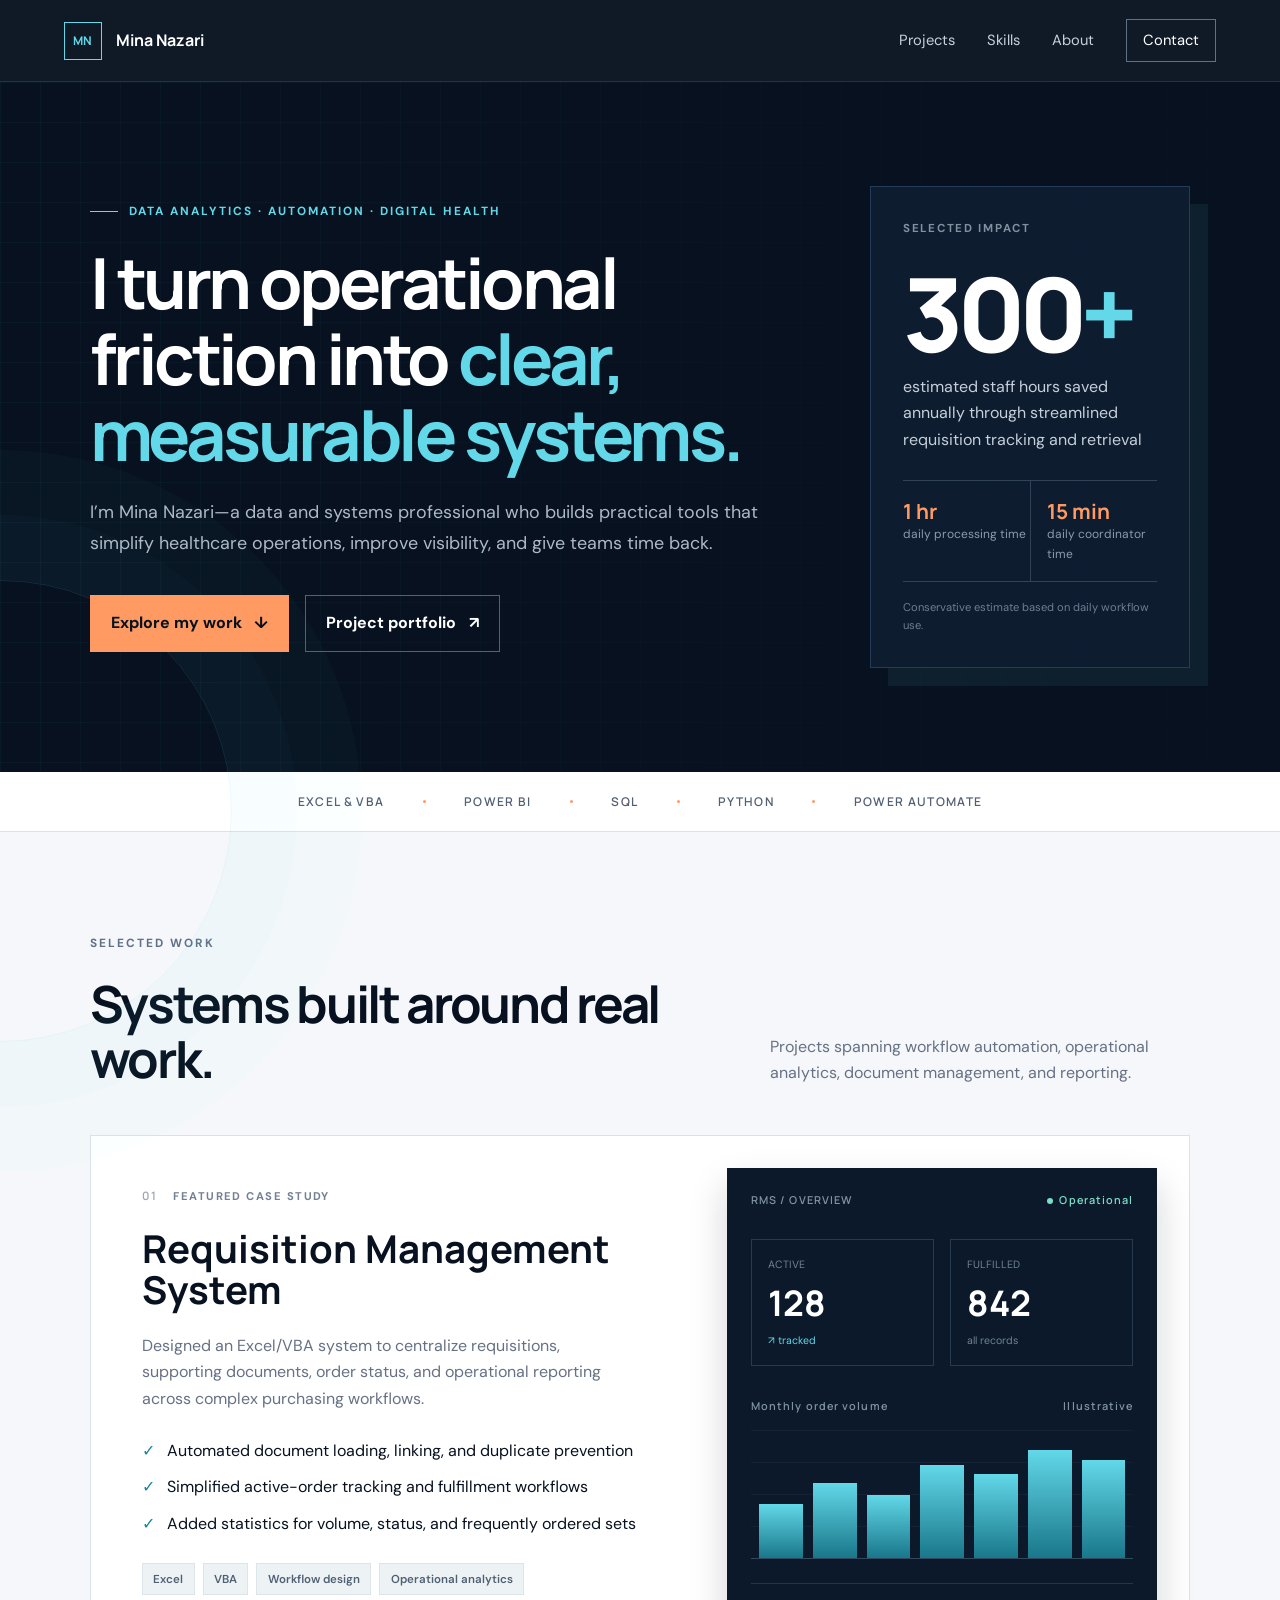
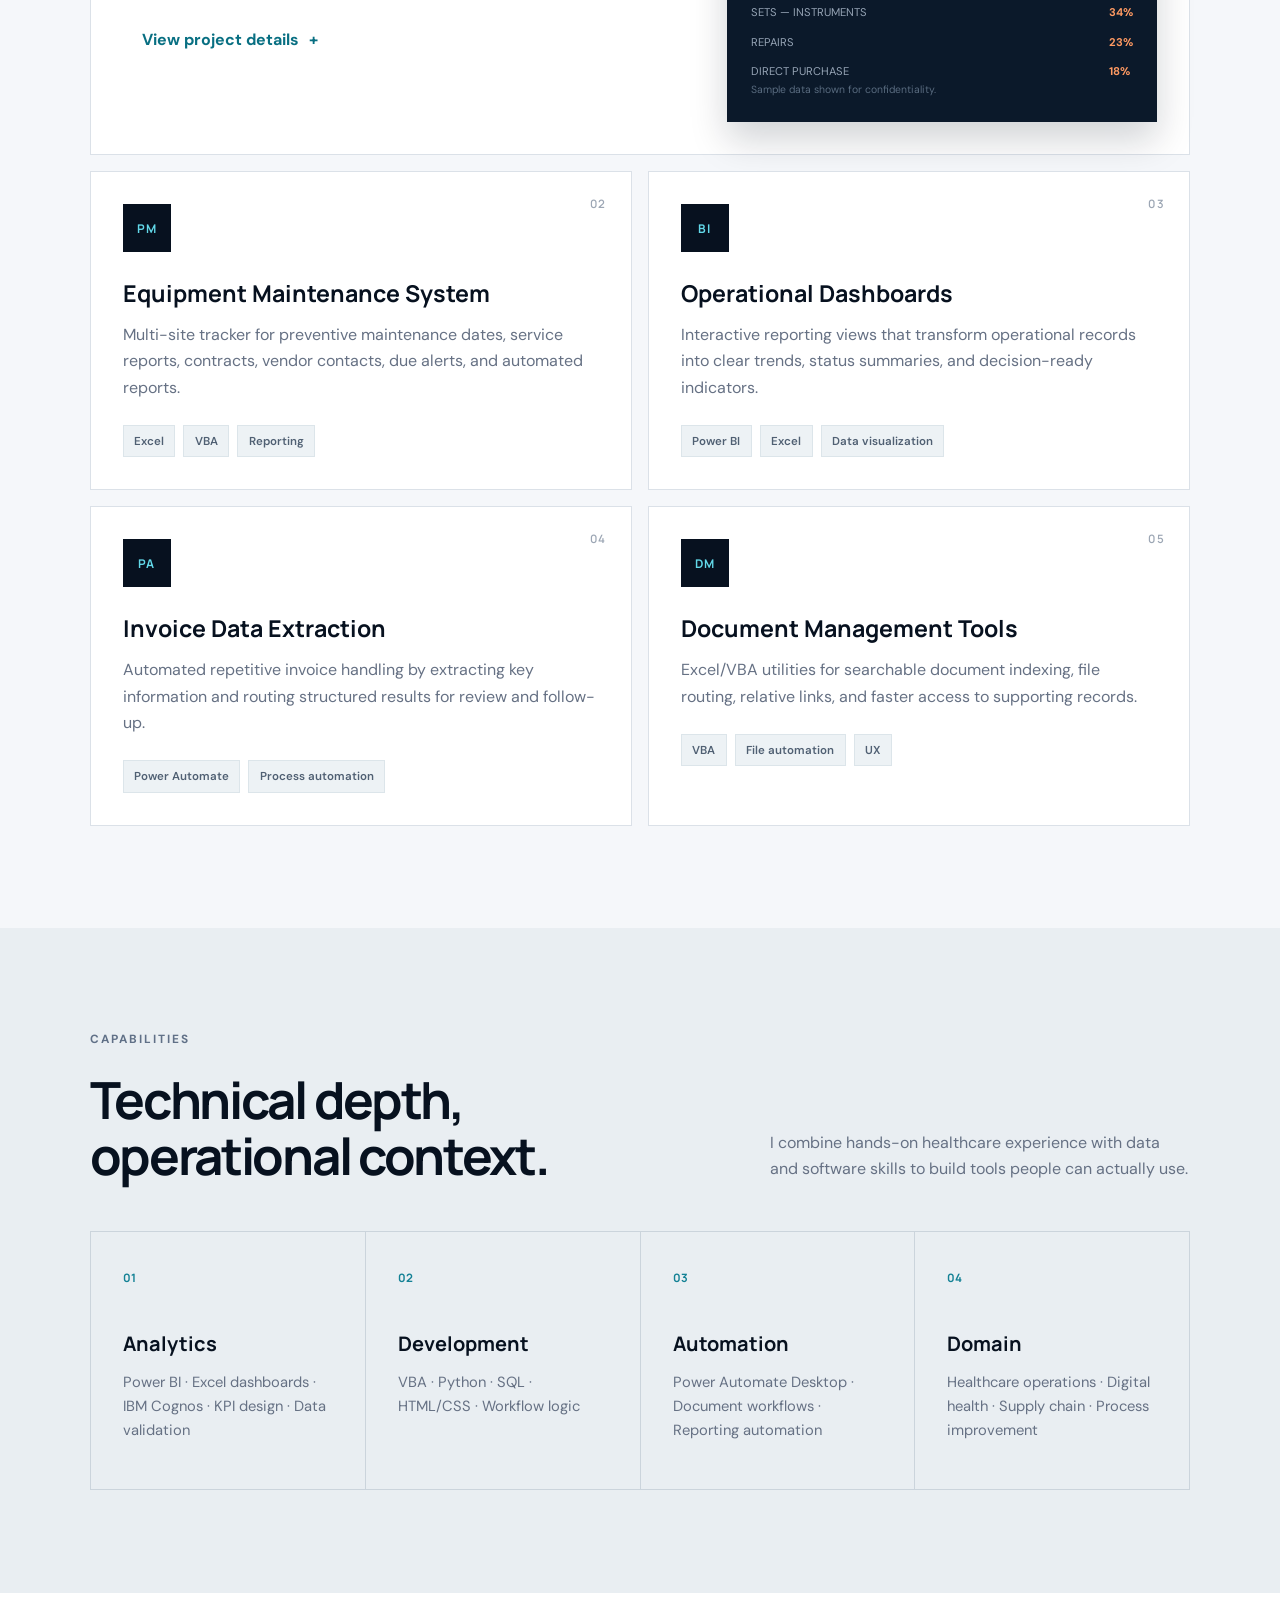
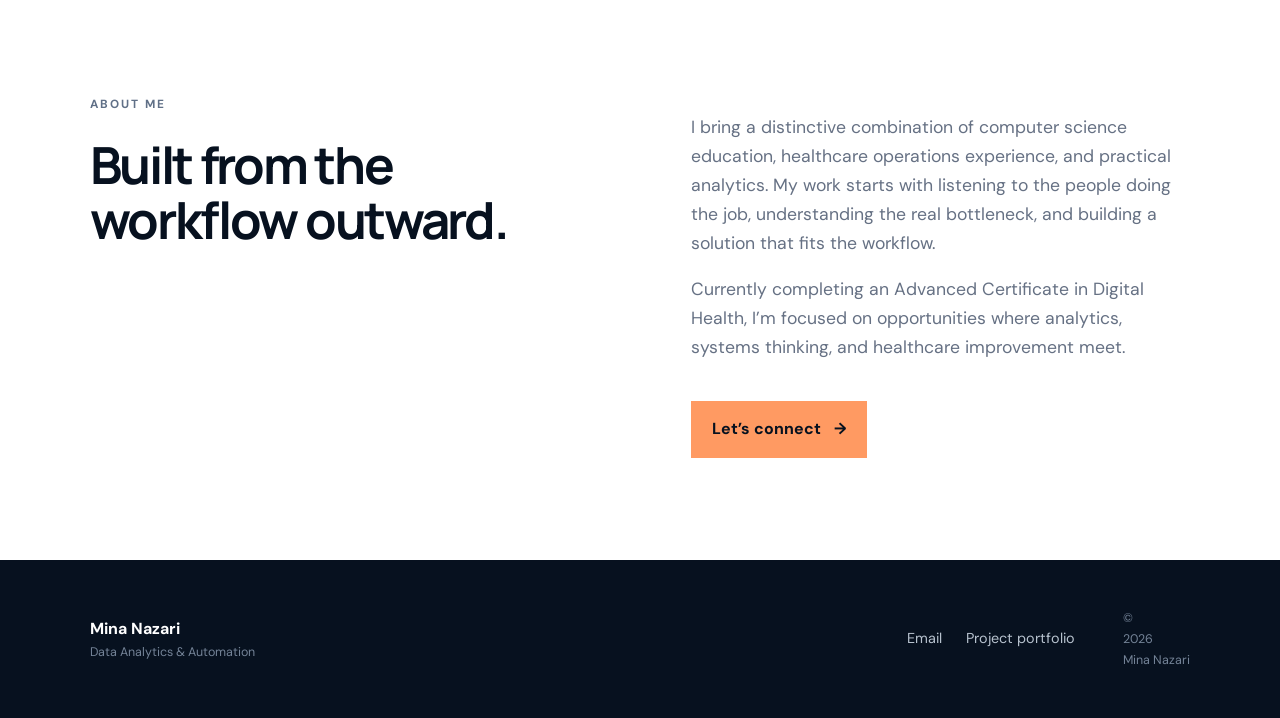
==== index.html @ 82442965 "Add files via upload" ====
<!doctype html>
<html lang="en">
<head>
  <meta charset="utf-8">
  <meta name="viewport" content="width=device-width, initial-scale=1">
  <meta name="description" content="Mina Nazari's data analytics, workflow automation, and digital health portfolio.">
  <meta name="theme-color" content="#07111f">
  <title>Mina Nazari | Data Analytics & Automation</title>
  <link rel="preconnect" href="https://fonts.googleapis.com">
  <link rel="preconnect" href="https://fonts.gstatic.com" crossorigin>
  <link href="https://fonts.googleapis.com/css2?family=DM+Sans:wght@400;500;600;700&family=Manrope:wght@500;600;700;800&display=swap" rel="stylesheet">
  <link rel="stylesheet" href="styles.css">
</head>
<body>
  <a class="skip-link" href="#main">Skip to content</a>
  <header class="site-header">
    <a class="brand" href="#top" aria-label="Mina Nazari, home">
      <span class="brand-mark">MN</span>
      <span>Mina Nazari</span>
    </a>
    <button class="menu-button" aria-expanded="false" aria-controls="primary-nav">Menu</button>
    <nav id="primary-nav" aria-label="Primary navigation">
      <a href="#work">Projects</a>
      <a href="#skills">Skills</a>
      <a href="#about">About</a>
      <a class="nav-cta" href="mailto:minanazari@gmail.com">Contact</a>
    </nav>
  </header>

  <main id="main">
    <section class="hero" id="top">
      <div class="hero-copy">
        <p class="eyebrow"><span></span> Data analytics · Automation · Digital health</p>
        <h1>I turn operational friction into <em>clear, measurable systems.</em></h1>
        <p class="intro">I’m Mina Nazari—a data and systems professional who builds practical tools that simplify healthcare operations, improve visibility, and give teams time back.</p>
        <div class="hero-actions">
          <a class="button primary" href="#work">Explore my work <span aria-hidden="true">↓</span></a>
          <a class="button secondary" href="https://minanazari.my.canva.site/minanazari" target="_blank" rel="noreferrer">Project portfolio <span aria-hidden="true">↗</span></a>
        </div>
      </div>
      <aside class="impact-panel" aria-label="Selected impact">
        <div class="panel-label">Selected impact</div>
        <div class="impact-number">300<span>+</span></div>
        <p>estimated staff hours saved annually through streamlined requisition tracking and retrieval</p>
        <div class="impact-breakdown">
          <div><strong>1 hr</strong><span>daily processing time</span></div>
          <div><strong>15 min</strong><span>daily coordinator time</span></div>
        </div>
        <small>Conservative estimate based on daily workflow use.</small>
      </aside>
    </section>

    <section class="signal-bar" aria-label="Areas of expertise">
      <span>Excel & VBA</span><i></i><span>Power BI</span><i></i><span>SQL</span><i></i><span>Python</span><i></i><span>Power Automate</span>
    </section>

    <section class="section projects" id="work">
      <div class="section-heading">
        <div><p class="eyebrow">Selected work</p><h2>Systems built around real work.</h2></div>
        <p>Projects spanning workflow automation, operational analytics, document management, and reporting.</p>
      </div>

      <article class="featured-card">
        <div class="project-content">
          <div class="project-meta"><span class="project-number">01</span><span>Featured case study</span></div>
          <h3>Requisition Management System</h3>
          <p>Designed an Excel/VBA system to centralize requisitions, supporting documents, order status, and operational reporting across complex purchasing workflows.</p>
          <ul class="outcomes">
            <li><span>✓</span> Automated document loading, linking, and duplicate prevention</li>
            <li><span>✓</span> Simplified active-order tracking and fulfillment workflows</li>
            <li><span>✓</span> Added statistics for volume, status, and frequently ordered sets</li>
          </ul>
          <div class="tags"><span>Excel</span><span>VBA</span><span>Workflow design</span><span>Operational analytics</span></div>
          <button class="text-button" data-details="rms-details" aria-expanded="false">View project details <span aria-hidden="true">+</span></button>
          <div class="project-details" id="rms-details" hidden>
            <p><strong>Challenge:</strong> Paper-heavy records and separate folders made retrieval, follow-up, and status visibility time-consuming.</p>
            <p><strong>Approach:</strong> Mapped the end-to-end workflow, standardized data entry, and built automated controls around document handling and order completion.</p>
            <p><strong>Outcome:</strong> Estimated to save more than 300 staff hours annually, while reducing printing, stapling, filing, and physical storage needs.</p>
          </div>
        </div>
        <div class="dashboard-art" aria-label="Stylized operational dashboard preview">
          <div class="dash-top"><span>RMS / OVERVIEW</span><span class="live-dot">Operational</span></div>
          <div class="dash-metrics">
            <div><small>ACTIVE</small><strong>128</strong><span class="trend">↗ tracked</span></div>
            <div><small>FULFILLED</small><strong>842</strong><span>all records</span></div>
          </div>
          <div class="chart-label"><span>Monthly order volume</span><span>Illustrative</span></div>
          <div class="bars" aria-hidden="true"><b style="height:42%"></b><b style="height:58%"></b><b style="height:49%"></b><b style="height:72%"></b><b style="height:65%"></b><b style="height:84%"></b><b style="height:76%"></b></div>
          <div class="dash-list"><span>SETS — INSTRUMENTS</span><b>34%</b><span>REPAIRS</span><b>23%</b><span>DIRECT PURCHASE</span><b>18%</b></div>
          <p class="data-note">Sample data shown for confidentiality.</p>
        </div>
      </article>

      <div class="project-grid">
        <article class="project-card">
          <div class="card-icon">PM</div><span class="project-number">02</span>
          <h3>Equipment Maintenance System</h3>
          <p>Multi-site tracker for preventive maintenance dates, service reports, contracts, vendor contacts, due alerts, and automated reports.</p>
          <div class="tags"><span>Excel</span><span>VBA</span><span>Reporting</span></div>
        </article>
        <article class="project-card">
          <div class="card-icon">BI</div><span class="project-number">03</span>
          <h3>Operational Dashboards</h3>
          <p>Interactive reporting views that transform operational records into clear trends, status summaries, and decision-ready indicators.</p>
          <div class="tags"><span>Power BI</span><span>Excel</span><span>Data visualization</span></div>
        </article>
        <article class="project-card">
          <div class="card-icon">PA</div><span class="project-number">04</span>
          <h3>Invoice Data Extraction</h3>
          <p>Automated repetitive invoice handling by extracting key information and routing structured results for review and follow-up.</p>
          <div class="tags"><span>Power Automate</span><span>Process automation</span></div>
        </article>
        <article class="project-card">
          <div class="card-icon">DM</div><span class="project-number">05</span>
          <h3>Document Management Tools</h3>
          <p>Excel/VBA utilities for searchable document indexing, file routing, relative links, and faster access to supporting records.</p>
          <div class="tags"><span>VBA</span><span>File automation</span><span>UX</span></div>
        </article>
      </div>
    </section>

    <section class="section skill-section" id="skills">
      <div class="section-heading">
        <div><p class="eyebrow">Capabilities</p><h2>Technical depth, operational context.</h2></div>
        <p>I combine hands-on healthcare experience with data and software skills to build tools people can actually use.</p>
      </div>
      <div class="skills-grid">
        <div><span class="skill-index">01</span><h3>Analytics</h3><p>Power BI · Excel dashboards · IBM Cognos · KPI design · Data validation</p></div>
        <div><span class="skill-index">02</span><h3>Development</h3><p>VBA · Python · SQL · HTML/CSS · Workflow logic</p></div>
        <div><span class="skill-index">03</span><h3>Automation</h3><p>Power Automate Desktop · Document workflows · Reporting automation</p></div>
        <div><span class="skill-index">04</span><h3>Domain</h3><p>Healthcare operations · Digital health · Supply chain · Process improvement</p></div>
      </div>
    </section>

    <section class="section about-section" id="about">
      <div>
        <p class="eyebrow">About me</p>
        <h2>Built from the workflow outward.</h2>
      </div>
      <div class="about-copy">
        <p>I bring a distinctive combination of computer science education, healthcare operations experience, and practical analytics. My work starts with listening to the people doing the job, understanding the real bottleneck, and building a solution that fits the workflow.</p>
        <p>Currently completing an Advanced Certificate in Digital Health, I’m focused on opportunities where analytics, systems thinking, and healthcare improvement meet.</p>
        <a class="button primary" href="mailto:minanazari@gmail.com">Let’s connect <span aria-hidden="true">→</span></a>
      </div>
    </section>
  </main>

  <footer>
    <div><strong>Mina Nazari</strong><span>Data Analytics & Automation</span></div>
    <div class="footer-links"><a href="mailto:minanazari@gmail.com">Email</a><a href="https://minanazari.my.canva.site/minanazari" target="_blank" rel="noreferrer">Project portfolio</a></div>
    <p>© <span id="year"></span> Mina Nazari</p>
  </footer>
  <script src="script.js"></script>
</body>
</html>
---- styles.css ----
:root{--ink:#07111f;--ink-2:#0c1b2e;--paper:#f5f7fa;--white:#fff;--cyan:#62d8e8;--orange:#ff9a62;--muted:#667184;--line:#dbe1e8;--display:"Manrope",sans-serif;--body:"DM Sans",sans-serif}
*{box-sizing:border-box}html{scroll-behavior:smooth}body{margin:0;background:var(--paper);color:var(--ink);font:400 1rem/1.65 var(--body);overflow-x:hidden}a{color:inherit}button{font:inherit}.skip-link{position:fixed;top:-80px;left:1rem;background:#fff;padding:.75rem 1rem;z-index:100}.skip-link:focus{top:1rem}.site-header{height:82px;display:flex;align-items:center;justify-content:space-between;padding:0 clamp(1.25rem,5vw,5.5rem);background:rgba(7,17,31,.96);color:#fff;position:sticky;top:0;z-index:20;border-bottom:1px solid rgba(255,255,255,.1)}.brand{display:flex;align-items:center;gap:.85rem;text-decoration:none;font-family:var(--display);font-weight:700}.brand-mark{display:grid;place-items:center;width:38px;height:38px;border:1px solid var(--cyan);color:var(--cyan);font-size:.75rem;letter-spacing:.08em}.site-header nav{display:flex;align-items:center;gap:2rem}.site-header nav a{text-decoration:none;font-size:.92rem;color:#c7d0dc}.site-header nav a:hover{color:#fff}.nav-cta{border:1px solid #607087;padding:.55rem 1rem;color:#fff!important}.menu-button{display:none;background:transparent;border:1px solid #617085;color:white;padding:.45rem .7rem}.hero{min-height:690px;padding:clamp(4rem,8vw,7.5rem) clamp(1.25rem,7vw,8rem);display:grid;grid-template-columns:minmax(0,1.25fr) minmax(310px,.58fr);gap:clamp(3rem,7vw,8rem);align-items:center;background:var(--ink);color:white;position:relative;isolation:isolate}.hero:before{content:"";position:absolute;inset:0;z-index:-1;background-image:linear-gradient(rgba(98,216,232,.045) 1px,transparent 1px),linear-gradient(90deg,rgba(98,216,232,.045) 1px,transparent 1px);background-size:40px 40px;mask-image:linear-gradient(90deg,#000,transparent)}.hero:after{content:"";position:absolute;width:460px;height:460px;border-radius:50%;border:1px solid rgba(98,216,232,.13);left:-230px;bottom:-270px;box-shadow:0 0 0 65px rgba(98,216,232,.025),0 0 0 130px rgba(98,216,232,.018);z-index:-1}.eyebrow{text-transform:uppercase;letter-spacing:.17em;font-weight:700;font-size:.74rem;color:#607087;margin:0 0 1.4rem}.hero .eyebrow{color:var(--cyan);display:flex;align-items:center;gap:.7rem}.hero .eyebrow span{width:28px;height:1px;background:var(--cyan)}h1,h2,h3{font-family:var(--display);line-height:1.08;margin-top:0}h1{font-size:clamp(2.8rem,5.5vw,5.5rem);letter-spacing:-.05em;margin-bottom:1.6rem;max-width:900px}h1 em{font-style:normal;color:var(--cyan)}.intro{max-width:680px;color:#aeb9c7;font-size:clamp(1.05rem,1.4vw,1.25rem);line-height:1.7}.hero-actions{display:flex;flex-wrap:wrap;gap:1rem;margin-top:2.3rem}.button{display:inline-flex;align-items:center;justify-content:center;gap:.8rem;text-decoration:none;font-weight:700;padding:.9rem 1.25rem;border:1px solid transparent;transition:.2s ease}.button.primary{background:var(--orange);color:var(--ink)}.button.primary:hover{background:#ffb087;transform:translateY(-2px)}.button.secondary{border-color:#526176;color:#fff}.button.secondary:hover{border-color:var(--cyan)}.impact-panel{background:rgba(14,31,51,.86);padding:2rem;border:1px solid #243c57;box-shadow:18px 18px 0 rgba(98,216,232,.07)}.panel-label{text-transform:uppercase;letter-spacing:.15em;color:#8290a0;font-size:.72rem;font-weight:700}.impact-number{font:800 clamp(4rem,8vw,7.4rem)/1 var(--display);letter-spacing:-.07em;color:#fff;margin:1.5rem 0 .6rem}.impact-number span{color:var(--cyan)}.impact-panel>p{color:#c6cfda;margin:0 0 1.7rem}.impact-breakdown{display:grid;grid-template-columns:1fr 1fr;border-top:1px solid #324357;border-bottom:1px solid #324357}.impact-breakdown div{padding:1rem 0}.impact-breakdown div+div{border-left:1px solid #324357;padding-left:1rem}.impact-breakdown strong,.impact-breakdown span{display:block}.impact-breakdown strong{font:700 1.3rem var(--display);color:var(--orange)}.impact-breakdown span{font-size:.75rem;color:#8d9aab}.impact-panel small{display:block;color:#6e7e91;margin-top:1rem;font-size:.7rem}.signal-bar{display:flex;justify-content:center;align-items:center;gap:clamp(.8rem,3vw,3rem);padding:1.3rem;background:var(--white);border-bottom:1px solid var(--line);font:600 .75rem var(--display);letter-spacing:.11em;text-transform:uppercase;color:#536073;white-space:nowrap;overflow:hidden}.signal-bar i{width:3px;height:3px;border-radius:50%;background:var(--orange)}.section{padding:clamp(4.5rem,8vw,8rem) clamp(1.25rem,7vw,8rem)}.section-heading{display:grid;grid-template-columns:minmax(0,1fr) minmax(280px,420px);gap:3rem;align-items:end;margin-bottom:3rem}.section-heading h2,.about-section h2{font-size:clamp(2.2rem,4vw,4rem);letter-spacing:-.045em;margin-bottom:0}.section-heading>p{color:var(--muted);margin:0}.featured-card{display:grid;grid-template-columns:1.1fr .9fr;background:var(--white);border:1px solid var(--line)}.project-content{padding:clamp(2rem,4vw,4.5rem)}.project-meta{display:flex;gap:1rem;align-items:center;text-transform:uppercase;letter-spacing:.13em;font-size:.7rem;font-weight:700;color:#738094}.project-number{color:#9ca6b4;font:600 .72rem var(--display);letter-spacing:.15em}.project-content h3{font-size:clamp(2rem,3vw,3rem);margin:1.4rem 0}.project-content>p,.project-details p{color:var(--muted)}.outcomes{list-style:none;padding:0;margin:1.6rem 0}.outcomes li{margin:.65rem 0}.outcomes span{color:#168598;margin-right:.5rem}.tags{display:flex;flex-wrap:wrap;gap:.5rem;margin-top:1.5rem}.tags span{background:#edf2f5;border:1px solid #dce5ea;padding:.35rem .65rem;font-size:.72rem;font-weight:600;color:#506073}.text-button{background:none;border:0;padding:0;margin-top:2rem;color:#086f82;font-weight:700;cursor:pointer}.text-button span{display:inline-block;margin-left:.4rem}.project-details{border-top:1px solid var(--line);margin-top:1.5rem;padding-top:.7rem}.dashboard-art{background:#0b192a;color:#fff;margin:2rem;align-self:stretch;padding:1.5rem;min-height:470px;box-shadow:0 18px 35px rgba(7,17,31,.18);display:flex;flex-direction:column}.dash-top,.chart-label{display:flex;justify-content:space-between;align-items:center;font:600 .68rem var(--display);letter-spacing:.1em;color:#8292a5}.live-dot{color:#7bddc6}.live-dot:before{content:"";display:inline-block;width:6px;height:6px;background:#7bddc6;border-radius:50%;margin-right:.4rem}.dash-metrics{display:grid;grid-template-columns:1fr 1fr;gap:1rem;margin:2rem 0}.dash-metrics div{border:1px solid #263b52;padding:1rem}.dash-metrics small,.dash-metrics span{display:block;color:#718398;font-size:.66rem}.dash-metrics strong{display:block;font:700 2.2rem var(--display);margin:.3rem 0}.dash-metrics .trend{color:var(--cyan)}.bars{height:130px;display:flex;gap:10px;align-items:end;border-bottom:1px solid #33475d;padding:0 8px;margin:1rem 0 1.5rem;background:repeating-linear-gradient(to top,transparent 0,transparent 31px,#1a2a3d 32px)}.bars b{flex:1;background:linear-gradient(var(--cyan),#19778a);min-width:8px}.dash-list{display:grid;grid-template-columns:1fr auto;gap:.7rem;border-top:1px solid #21364b;padding-top:1.2rem;font-size:.7rem;color:#95a3b4}.dash-list b{color:var(--orange)}.data-note{margin:auto 0 0;color:#596b7f;font-size:.65rem}.project-grid{display:grid;grid-template-columns:repeat(2,1fr);gap:1rem;margin-top:1rem}.project-card{background:#fff;border:1px solid var(--line);padding:2rem;position:relative;transition:.2s ease}.project-card:hover{transform:translateY(-4px);border-color:#a9cbd1;box-shadow:0 15px 35px rgba(20,39,59,.07)}.project-card .project-number{position:absolute;right:1.5rem;top:1.5rem}.card-icon{width:48px;height:48px;background:var(--ink);color:var(--cyan);display:grid;place-items:center;font:700 .75rem var(--display);letter-spacing:.09em}.project-card h3{font-size:1.45rem;margin:1.8rem 0 .8rem}.project-card p{color:var(--muted)}.skill-section{background:#e9eef2}.skills-grid{display:grid;grid-template-columns:repeat(4,1fr);border-top:1px solid #cbd4dc;border-left:1px solid #cbd4dc}.skills-grid>div{padding:2rem;border-right:1px solid #cbd4dc;border-bottom:1px solid #cbd4dc}.skill-index{color:#138195;font:700 .72rem var(--display)}.skills-grid h3{font-size:1.25rem;margin:2.7rem 0 .75rem}.skills-grid p{color:var(--muted);font-size:.92rem}.about-section{background:var(--white);display:grid;grid-template-columns:1fr 1fr;gap:clamp(3rem,8vw,9rem)}.about-copy{font-size:1.1rem;color:var(--muted)}.about-copy .button{margin-top:1.3rem;font-size:1rem}footer{background:var(--ink);color:#fff;padding:3rem clamp(1.25rem,7vw,8rem);display:grid;grid-template-columns:1fr auto auto;gap:3rem;align-items:center}footer strong,footer span{display:block}footer span,footer p{color:#748397;font-size:.78rem}footer p{margin:0}.footer-links{display:flex;gap:1.5rem}.footer-links a{text-decoration:none;color:#b7c2ce;font-size:.9rem}.footer-links a:hover{color:var(--cyan)}
@media(max-width:900px){.hero{grid-template-columns:1fr;min-height:auto}.impact-panel{max-width:620px}.featured-card{grid-template-columns:1fr}.dashboard-art{margin:0;min-height:430px}.skills-grid{grid-template-columns:repeat(2,1fr)}.section-heading{grid-template-columns:1fr}.about-section{grid-template-columns:1fr}.site-header nav{display:none;position:absolute;top:82px;left:0;right:0;background:#0b192a;padding:1.5rem;flex-direction:column;align-items:stretch}.site-header nav.open{display:flex}.menu-button{display:block}footer{grid-template-columns:1fr}.footer-links{flex-wrap:wrap}}
@media(max-width:620px){h1{font-size:2.75rem}.hero{padding-top:4rem}.project-grid{grid-template-columns:1fr}.skills-grid{grid-template-columns:1fr}.impact-breakdown{grid-template-columns:1fr}.impact-breakdown div+div{border-left:0;border-top:1px solid #324357;padding-left:0}.signal-bar{justify-content:flex-start}.project-content{padding:1.5rem}.dashboard-art{padding:1rem}.dash-metrics{grid-template-columns:1fr}.site-header{height:70px}.site-header nav{top:70px}}
@media(prefers-reduced-motion:reduce){html{scroll-behavior:auto}*{transition:none!important}}
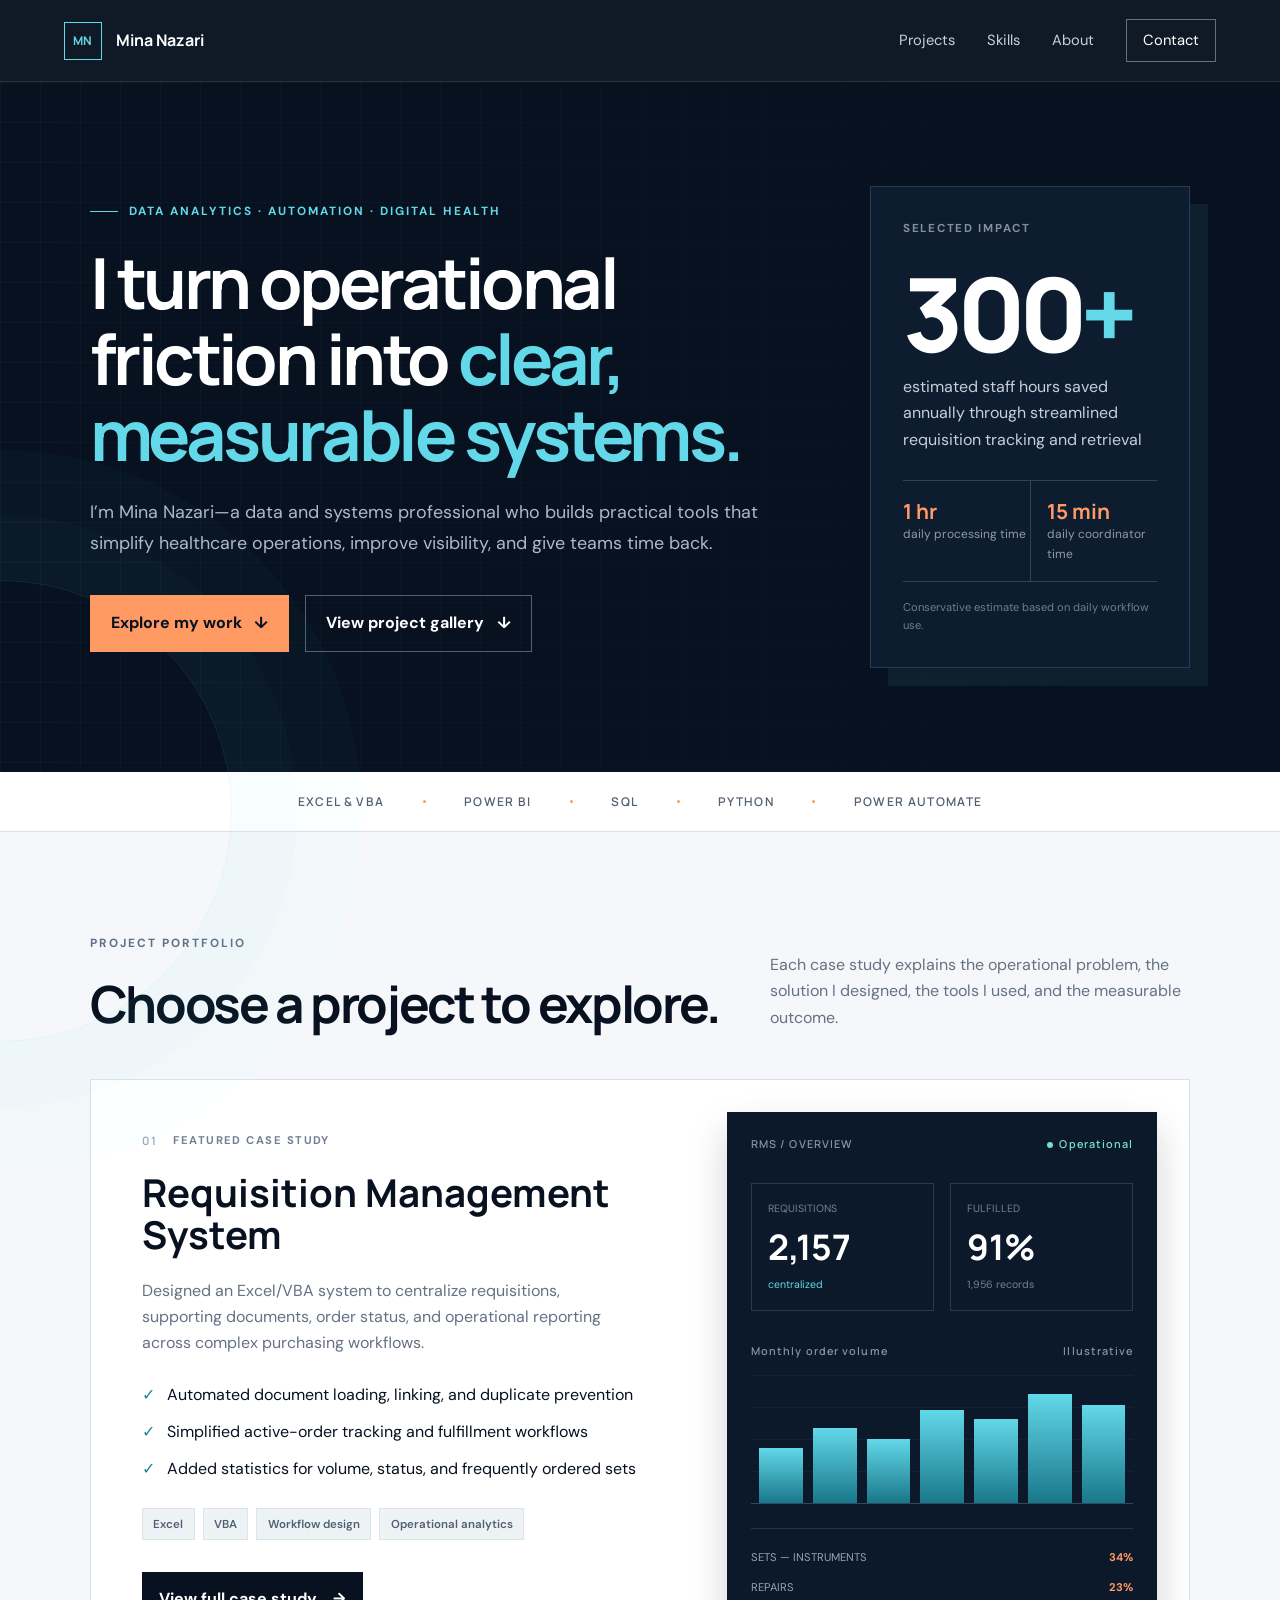
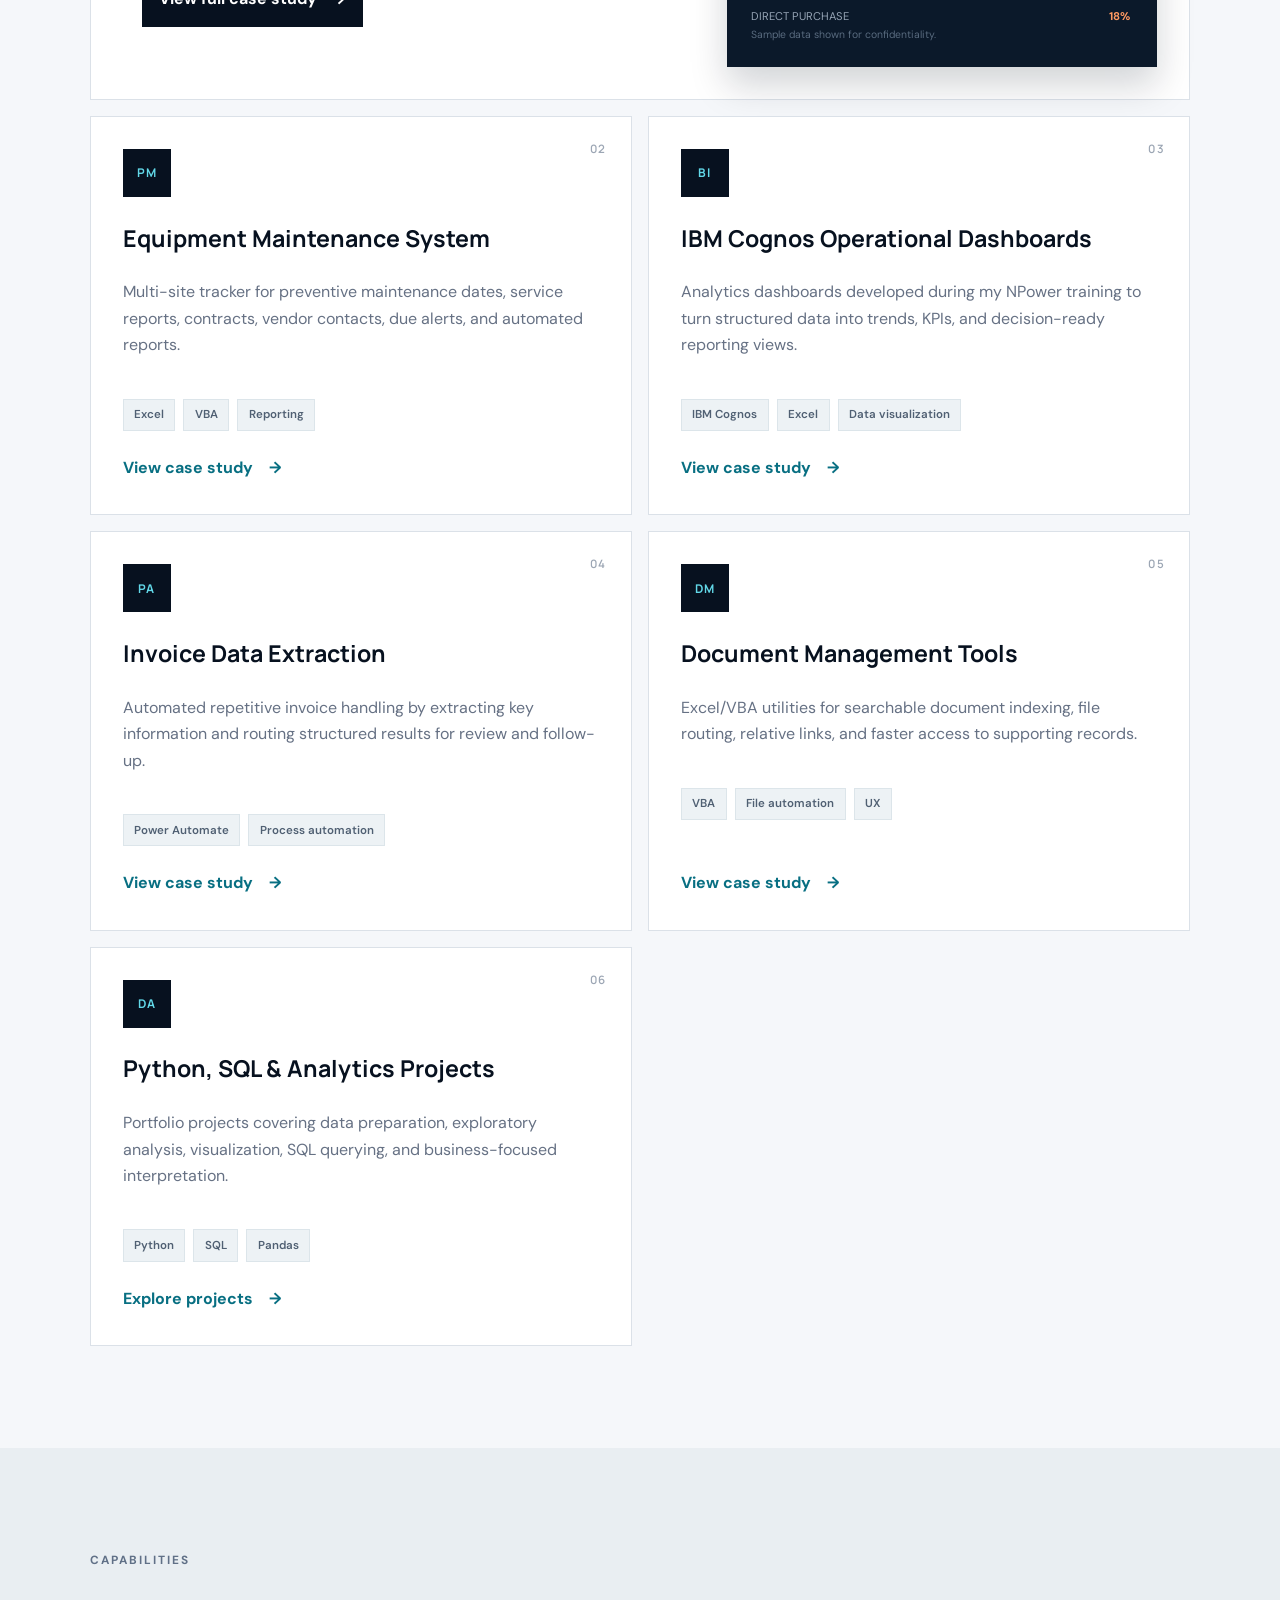
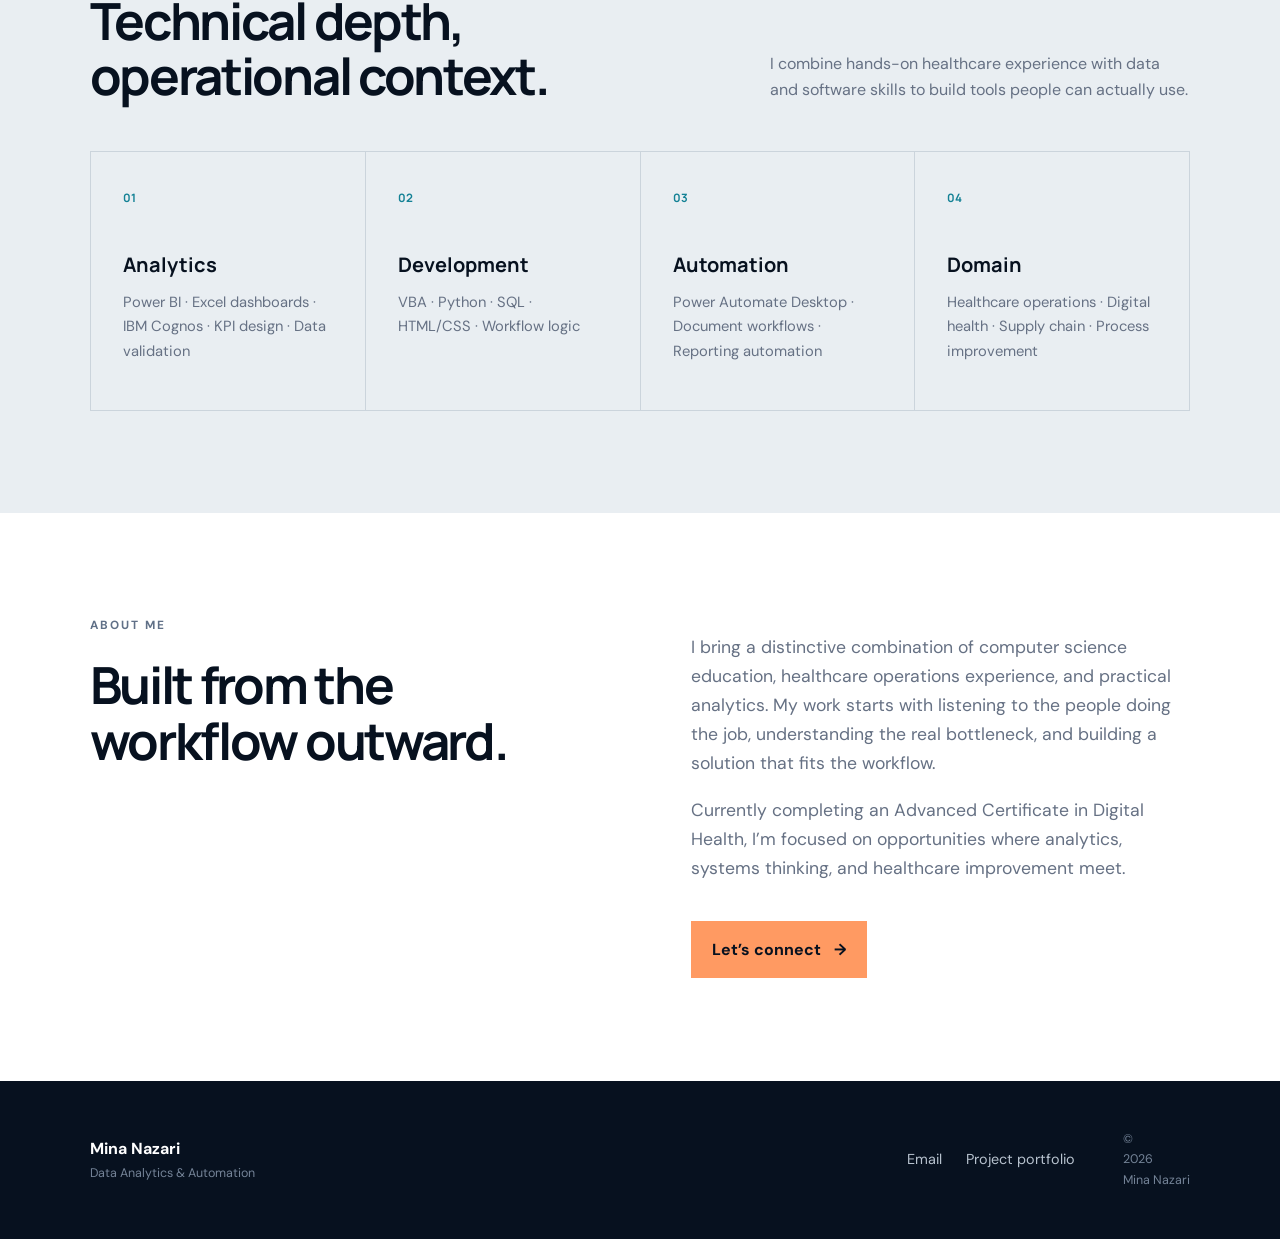
==== commit 059c9723: "Add files via upload" ====
--- a/index.html
+++ b/index.html
@@ -35,7 +35,7 @@
         <p class="intro">I’m Mina Nazari—a data and systems professional who builds practical tools that simplify healthcare operations, improve visibility, and give teams time back.</p>
         <div class="hero-actions">
           <a class="button primary" href="#work">Explore my work <span aria-hidden="true">↓</span></a>
-          <a class="button secondary" href="https://minanazari.my.canva.site/minanazari" target="_blank" rel="noreferrer">Project portfolio <span aria-hidden="true">↗</span></a>
+          <a class="button secondary" href="#work">View project gallery <span aria-hidden="true">↓</span></a>
         </div>
       </div>
       <aside class="impact-panel" aria-label="Selected impact">
@@ -56,8 +56,8 @@
 
     <section class="section projects" id="work">
       <div class="section-heading">
-        <div><p class="eyebrow">Selected work</p><h2>Systems built around real work.</h2></div>
-        <p>Projects spanning workflow automation, operational analytics, document management, and reporting.</p>
+        <div><p class="eyebrow">Project portfolio</p><h2>Choose a project to explore.</h2></div>
+        <p>Each case study explains the operational problem, the solution I designed, the tools I used, and the measurable outcome.</p>
       </div>
 
       <article class="featured-card">
@@ -71,18 +71,13 @@
             <li><span>✓</span> Added statistics for volume, status, and frequently ordered sets</li>
           </ul>
           <div class="tags"><span>Excel</span><span>VBA</span><span>Workflow design</span><span>Operational analytics</span></div>
-          <button class="text-button" data-details="rms-details" aria-expanded="false">View project details <span aria-hidden="true">+</span></button>
-          <div class="project-details" id="rms-details" hidden>
-            <p><strong>Challenge:</strong> Paper-heavy records and separate folders made retrieval, follow-up, and status visibility time-consuming.</p>
-            <p><strong>Approach:</strong> Mapped the end-to-end workflow, standardized data entry, and built automated controls around document handling and order completion.</p>
-            <p><strong>Outcome:</strong> Estimated to save more than 300 staff hours annually, while reducing printing, stapling, filing, and physical storage needs.</p>
-          </div>
+          <a class="case-study-button" href="projects/requisition-management.html">View full case study <span aria-hidden="true">→</span></a>
         </div>
         <div class="dashboard-art" aria-label="Stylized operational dashboard preview">
           <div class="dash-top"><span>RMS / OVERVIEW</span><span class="live-dot">Operational</span></div>
           <div class="dash-metrics">
-            <div><small>ACTIVE</small><strong>128</strong><span class="trend">↗ tracked</span></div>
-            <div><small>FULFILLED</small><strong>842</strong><span>all records</span></div>
+            <div><small>REQUISITIONS</small><strong>2,157</strong><span class="trend">centralized</span></div>
+            <div><small>FULFILLED</small><strong>91%</strong><span>1,956 records</span></div>
           </div>
           <div class="chart-label"><span>Monthly order volume</span><span>Illustrative</span></div>
           <div class="bars" aria-hidden="true"><b style="height:42%"></b><b style="height:58%"></b><b style="height:49%"></b><b style="height:72%"></b><b style="height:65%"></b><b style="height:84%"></b><b style="height:76%"></b></div>
@@ -97,24 +92,35 @@
           <h3>Equipment Maintenance System</h3>
           <p>Multi-site tracker for preventive maintenance dates, service reports, contracts, vendor contacts, due alerts, and automated reports.</p>
           <div class="tags"><span>Excel</span><span>VBA</span><span>Reporting</span></div>
+          <a class="card-link" href="projects/equipment-maintenance.html">View case study <span aria-hidden="true">→</span></a>
         </article>
         <article class="project-card">
           <div class="card-icon">BI</div><span class="project-number">03</span>
-          <h3>Operational Dashboards</h3>
-          <p>Interactive reporting views that transform operational records into clear trends, status summaries, and decision-ready indicators.</p>
-          <div class="tags"><span>Power BI</span><span>Excel</span><span>Data visualization</span></div>
+          <h3>IBM Cognos Operational Dashboards</h3>
+          <p>Analytics dashboards developed during my NPower training to turn structured data into trends, KPIs, and decision-ready reporting views.</p>
+          <div class="tags"><span>IBM Cognos</span><span>Excel</span><span>Data visualization</span></div>
+          <a class="card-link" href="projects/cognos-dashboards.html">View case study <span aria-hidden="true">→</span></a>
         </article>
         <article class="project-card">
           <div class="card-icon">PA</div><span class="project-number">04</span>
           <h3>Invoice Data Extraction</h3>
           <p>Automated repetitive invoice handling by extracting key information and routing structured results for review and follow-up.</p>
           <div class="tags"><span>Power Automate</span><span>Process automation</span></div>
+          <a class="card-link" href="projects/invoice-automation.html">View case study <span aria-hidden="true">→</span></a>
         </article>
         <article class="project-card">
           <div class="card-icon">DM</div><span class="project-number">05</span>
           <h3>Document Management Tools</h3>
           <p>Excel/VBA utilities for searchable document indexing, file routing, relative links, and faster access to supporting records.</p>
           <div class="tags"><span>VBA</span><span>File automation</span><span>UX</span></div>
+          <a class="card-link" href="projects/document-management.html">View case study <span aria-hidden="true">→</span></a>
+        </article>
+        <article class="project-card">
+          <div class="card-icon">DA</div><span class="project-number">06</span>
+          <h3>Python, SQL & Analytics Projects</h3>
+          <p>Portfolio projects covering data preparation, exploratory analysis, visualization, SQL querying, and business-focused interpretation.</p>
+          <div class="tags"><span>Python</span><span>SQL</span><span>Pandas</span></div>
+          <a class="card-link" href="projects/data-analytics.html">Explore projects <span aria-hidden="true">→</span></a>
         </article>
       </div>
     </section>
@@ -147,7 +153,7 @@
 
   <footer>
     <div><strong>Mina Nazari</strong><span>Data Analytics & Automation</span></div>
-    <div class="footer-links"><a href="mailto:minanazari@gmail.com">Email</a><a href="https://minanazari.my.canva.site/minanazari" target="_blank" rel="noreferrer">Project portfolio</a></div>
+    <div class="footer-links"><a href="mailto:minanazari@gmail.com">Email</a><a href="#work">Project portfolio</a></div>
     <p>© <span id="year"></span> Mina Nazari</p>
   </footer>
   <script src="script.js"></script>
--- a/styles.css
+++ b/styles.css
@@ -1,5 +1,7 @@
 :root{--ink:#07111f;--ink-2:#0c1b2e;--paper:#f5f7fa;--white:#fff;--cyan:#62d8e8;--orange:#ff9a62;--muted:#667184;--line:#dbe1e8;--display:"Manrope",sans-serif;--body:"DM Sans",sans-serif}
 *{box-sizing:border-box}html{scroll-behavior:smooth}body{margin:0;background:var(--paper);color:var(--ink);font:400 1rem/1.65 var(--body);overflow-x:hidden}a{color:inherit}button{font:inherit}.skip-link{position:fixed;top:-80px;left:1rem;background:#fff;padding:.75rem 1rem;z-index:100}.skip-link:focus{top:1rem}.site-header{height:82px;display:flex;align-items:center;justify-content:space-between;padding:0 clamp(1.25rem,5vw,5.5rem);background:rgba(7,17,31,.96);color:#fff;position:sticky;top:0;z-index:20;border-bottom:1px solid rgba(255,255,255,.1)}.brand{display:flex;align-items:center;gap:.85rem;text-decoration:none;font-family:var(--display);font-weight:700}.brand-mark{display:grid;place-items:center;width:38px;height:38px;border:1px solid var(--cyan);color:var(--cyan);font-size:.75rem;letter-spacing:.08em}.site-header nav{display:flex;align-items:center;gap:2rem}.site-header nav a{text-decoration:none;font-size:.92rem;color:#c7d0dc}.site-header nav a:hover{color:#fff}.nav-cta{border:1px solid #607087;padding:.55rem 1rem;color:#fff!important}.menu-button{display:none;background:transparent;border:1px solid #617085;color:white;padding:.45rem .7rem}.hero{min-height:690px;padding:clamp(4rem,8vw,7.5rem) clamp(1.25rem,7vw,8rem);display:grid;grid-template-columns:minmax(0,1.25fr) minmax(310px,.58fr);gap:clamp(3rem,7vw,8rem);align-items:center;background:var(--ink);color:white;position:relative;isolation:isolate}.hero:before{content:"";position:absolute;inset:0;z-index:-1;background-image:linear-gradient(rgba(98,216,232,.045) 1px,transparent 1px),linear-gradient(90deg,rgba(98,216,232,.045) 1px,transparent 1px);background-size:40px 40px;mask-image:linear-gradient(90deg,#000,transparent)}.hero:after{content:"";position:absolute;width:460px;height:460px;border-radius:50%;border:1px solid rgba(98,216,232,.13);left:-230px;bottom:-270px;box-shadow:0 0 0 65px rgba(98,216,232,.025),0 0 0 130px rgba(98,216,232,.018);z-index:-1}.eyebrow{text-transform:uppercase;letter-spacing:.17em;font-weight:700;font-size:.74rem;color:#607087;margin:0 0 1.4rem}.hero .eyebrow{color:var(--cyan);display:flex;align-items:center;gap:.7rem}.hero .eyebrow span{width:28px;height:1px;background:var(--cyan)}h1,h2,h3{font-family:var(--display);line-height:1.08;margin-top:0}h1{font-size:clamp(2.8rem,5.5vw,5.5rem);letter-spacing:-.05em;margin-bottom:1.6rem;max-width:900px}h1 em{font-style:normal;color:var(--cyan)}.intro{max-width:680px;color:#aeb9c7;font-size:clamp(1.05rem,1.4vw,1.25rem);line-height:1.7}.hero-actions{display:flex;flex-wrap:wrap;gap:1rem;margin-top:2.3rem}.button{display:inline-flex;align-items:center;justify-content:center;gap:.8rem;text-decoration:none;font-weight:700;padding:.9rem 1.25rem;border:1px solid transparent;transition:.2s ease}.button.primary{background:var(--orange);color:var(--ink)}.button.primary:hover{background:#ffb087;transform:translateY(-2px)}.button.secondary{border-color:#526176;color:#fff}.button.secondary:hover{border-color:var(--cyan)}.impact-panel{background:rgba(14,31,51,.86);padding:2rem;border:1px solid #243c57;box-shadow:18px 18px 0 rgba(98,216,232,.07)}.panel-label{text-transform:uppercase;letter-spacing:.15em;color:#8290a0;font-size:.72rem;font-weight:700}.impact-number{font:800 clamp(4rem,8vw,7.4rem)/1 var(--display);letter-spacing:-.07em;color:#fff;margin:1.5rem 0 .6rem}.impact-number span{color:var(--cyan)}.impact-panel>p{color:#c6cfda;margin:0 0 1.7rem}.impact-breakdown{display:grid;grid-template-columns:1fr 1fr;border-top:1px solid #324357;border-bottom:1px solid #324357}.impact-breakdown div{padding:1rem 0}.impact-breakdown div+div{border-left:1px solid #324357;padding-left:1rem}.impact-breakdown strong,.impact-breakdown span{display:block}.impact-breakdown strong{font:700 1.3rem var(--display);color:var(--orange)}.impact-breakdown span{font-size:.75rem;color:#8d9aab}.impact-panel small{display:block;color:#6e7e91;margin-top:1rem;font-size:.7rem}.signal-bar{display:flex;justify-content:center;align-items:center;gap:clamp(.8rem,3vw,3rem);padding:1.3rem;background:var(--white);border-bottom:1px solid var(--line);font:600 .75rem var(--display);letter-spacing:.11em;text-transform:uppercase;color:#536073;white-space:nowrap;overflow:hidden}.signal-bar i{width:3px;height:3px;border-radius:50%;background:var(--orange)}.section{padding:clamp(4.5rem,8vw,8rem) clamp(1.25rem,7vw,8rem)}.section-heading{display:grid;grid-template-columns:minmax(0,1fr) minmax(280px,420px);gap:3rem;align-items:end;margin-bottom:3rem}.section-heading h2,.about-section h2{font-size:clamp(2.2rem,4vw,4rem);letter-spacing:-.045em;margin-bottom:0}.section-heading>p{color:var(--muted);margin:0}.featured-card{display:grid;grid-template-columns:1.1fr .9fr;background:var(--white);border:1px solid var(--line)}.project-content{padding:clamp(2rem,4vw,4.5rem)}.project-meta{display:flex;gap:1rem;align-items:center;text-transform:uppercase;letter-spacing:.13em;font-size:.7rem;font-weight:700;color:#738094}.project-number{color:#9ca6b4;font:600 .72rem var(--display);letter-spacing:.15em}.project-content h3{font-size:clamp(2rem,3vw,3rem);margin:1.4rem 0}.project-content>p,.project-details p{color:var(--muted)}.outcomes{list-style:none;padding:0;margin:1.6rem 0}.outcomes li{margin:.65rem 0}.outcomes span{color:#168598;margin-right:.5rem}.tags{display:flex;flex-wrap:wrap;gap:.5rem;margin-top:1.5rem}.tags span{background:#edf2f5;border:1px solid #dce5ea;padding:.35rem .65rem;font-size:.72rem;font-weight:600;color:#506073}.text-button{background:none;border:0;padding:0;margin-top:2rem;color:#086f82;font-weight:700;cursor:pointer}.text-button span{display:inline-block;margin-left:.4rem}.project-details{border-top:1px solid var(--line);margin-top:1.5rem;padding-top:.7rem}.dashboard-art{background:#0b192a;color:#fff;margin:2rem;align-self:stretch;padding:1.5rem;min-height:470px;box-shadow:0 18px 35px rgba(7,17,31,.18);display:flex;flex-direction:column}.dash-top,.chart-label{display:flex;justify-content:space-between;align-items:center;font:600 .68rem var(--display);letter-spacing:.1em;color:#8292a5}.live-dot{color:#7bddc6}.live-dot:before{content:"";display:inline-block;width:6px;height:6px;background:#7bddc6;border-radius:50%;margin-right:.4rem}.dash-metrics{display:grid;grid-template-columns:1fr 1fr;gap:1rem;margin:2rem 0}.dash-metrics div{border:1px solid #263b52;padding:1rem}.dash-metrics small,.dash-metrics span{display:block;color:#718398;font-size:.66rem}.dash-metrics strong{display:block;font:700 2.2rem var(--display);margin:.3rem 0}.dash-metrics .trend{color:var(--cyan)}.bars{height:130px;display:flex;gap:10px;align-items:end;border-bottom:1px solid #33475d;padding:0 8px;margin:1rem 0 1.5rem;background:repeating-linear-gradient(to top,transparent 0,transparent 31px,#1a2a3d 32px)}.bars b{flex:1;background:linear-gradient(var(--cyan),#19778a);min-width:8px}.dash-list{display:grid;grid-template-columns:1fr auto;gap:.7rem;border-top:1px solid #21364b;padding-top:1.2rem;font-size:.7rem;color:#95a3b4}.dash-list b{color:var(--orange)}.data-note{margin:auto 0 0;color:#596b7f;font-size:.65rem}.project-grid{display:grid;grid-template-columns:repeat(2,1fr);gap:1rem;margin-top:1rem}.project-card{background:#fff;border:1px solid var(--line);padding:2rem;position:relative;transition:.2s ease}.project-card:hover{transform:translateY(-4px);border-color:#a9cbd1;box-shadow:0 15px 35px rgba(20,39,59,.07)}.project-card .project-number{position:absolute;right:1.5rem;top:1.5rem}.card-icon{width:48px;height:48px;background:var(--ink);color:var(--cyan);display:grid;place-items:center;font:700 .75rem var(--display);letter-spacing:.09em}.project-card h3{font-size:1.45rem;margin:1.8rem 0 .8rem}.project-card p{color:var(--muted)}.skill-section{background:#e9eef2}.skills-grid{display:grid;grid-template-columns:repeat(4,1fr);border-top:1px solid #cbd4dc;border-left:1px solid #cbd4dc}.skills-grid>div{padding:2rem;border-right:1px solid #cbd4dc;border-bottom:1px solid #cbd4dc}.skill-index{color:#138195;font:700 .72rem var(--display)}.skills-grid h3{font-size:1.25rem;margin:2.7rem 0 .75rem}.skills-grid p{color:var(--muted);font-size:.92rem}.about-section{background:var(--white);display:grid;grid-template-columns:1fr 1fr;gap:clamp(3rem,8vw,9rem)}.about-copy{font-size:1.1rem;color:var(--muted)}.about-copy .button{margin-top:1.3rem;font-size:1rem}footer{background:var(--ink);color:#fff;padding:3rem clamp(1.25rem,7vw,8rem);display:grid;grid-template-columns:1fr auto auto;gap:3rem;align-items:center}footer strong,footer span{display:block}footer span,footer p{color:#748397;font-size:.78rem}footer p{margin:0}.footer-links{display:flex;gap:1.5rem}.footer-links a{text-decoration:none;color:#b7c2ce;font-size:.9rem}.footer-links a:hover{color:var(--cyan)}
-@media(max-width:900px){.hero{grid-template-columns:1fr;min-height:auto}.impact-panel{max-width:620px}.featured-card{grid-template-columns:1fr}.dashboard-art{margin:0;min-height:430px}.skills-grid{grid-template-columns:repeat(2,1fr)}.section-heading{grid-template-columns:1fr}.about-section{grid-template-columns:1fr}.site-header nav{display:none;position:absolute;top:82px;left:0;right:0;background:#0b192a;padding:1.5rem;flex-direction:column;align-items:stretch}.site-header nav.open{display:flex}.menu-button{display:block}footer{grid-template-columns:1fr}.footer-links{flex-wrap:wrap}}
+.case-study-button,.card-link{display:inline-flex;align-items:center;justify-content:space-between;gap:1rem;text-decoration:none;font-weight:700;transition:.2s ease}.case-study-button{margin-top:2rem;background:var(--ink);color:#fff;padding:.9rem 1.1rem;min-width:220px}.case-study-button:hover{background:#12304a;color:var(--cyan);transform:translateY(-2px)}.card-link{margin-top:auto;padding-top:1.5rem;color:#086f82;border-bottom:1px solid transparent;align-self:flex-start}.card-link:hover{color:var(--ink);border-bottom-color:var(--orange)}.project-card{display:flex;flex-direction:column}
+.project-page{background:var(--paper)}.project-hero{padding:clamp(4rem,8vw,7rem) clamp(1.25rem,7vw,8rem) clamp(3rem,6vw,5rem);background:var(--ink);color:#fff;position:relative;overflow:hidden}.project-hero:after{content:"";position:absolute;right:-120px;bottom:-220px;width:460px;height:460px;border:1px solid rgba(98,216,232,.15);border-radius:50%;box-shadow:0 0 0 60px rgba(98,216,232,.025),0 0 0 120px rgba(98,216,232,.018)}.project-hero>*{position:relative;z-index:1}.back-link{display:inline-flex;gap:.5rem;color:var(--cyan);text-decoration:none;font-weight:700;margin-bottom:2.2rem}.back-link:hover{color:#fff}.project-kicker{font:700 .76rem var(--display);letter-spacing:.16em;text-transform:uppercase;color:var(--orange)}.project-hero h1{max-width:960px;margin:.8rem 0 1.2rem;font-size:clamp(2.8rem,6vw,5.6rem)}.project-summary{max-width:780px;color:#b7c3d0;font-size:clamp(1.05rem,1.5vw,1.25rem)}.project-tags{display:flex;flex-wrap:wrap;gap:.6rem;margin-top:2rem}.project-tags span{border:1px solid #35506c;padding:.45rem .7rem;color:#c9d4df;font-size:.8rem}.case-body{padding:clamp(3rem,7vw,6rem) clamp(1.25rem,7vw,8rem);max-width:1440px;margin:auto}.metric-row{display:grid;grid-template-columns:repeat(3,1fr);gap:1px;background:var(--line);border:1px solid var(--line);margin-bottom:4rem}.metric{background:#fff;padding:2rem}.metric strong{display:block;font:800 clamp(2rem,4vw,3.8rem)/1 var(--display);letter-spacing:-.04em;color:var(--ink)}.metric span{display:block;margin-top:.7rem;color:var(--muted)}.case-grid{display:grid;grid-template-columns:minmax(220px,.38fr) minmax(0,1fr);gap:clamp(2rem,7vw,7rem);padding:2.5rem 0;border-top:1px solid var(--line)}.case-grid h2{font-size:clamp(1.6rem,3vw,2.4rem);margin:0}.case-copy{max-width:760px}.case-copy p{color:var(--muted);margin-top:0}.case-copy ul{padding-left:1.2rem}.case-copy li{margin:.65rem 0}.process-steps{display:grid;grid-template-columns:repeat(3,1fr);gap:1rem;margin-top:1.4rem}.process-steps div{background:#fff;border:1px solid var(--line);padding:1.3rem}.process-steps strong{display:block;color:#0b7889;margin-bottom:.45rem}.privacy-note{background:#e9eef2;border-left:4px solid var(--cyan);padding:1.3rem 1.5rem;color:#425064;margin-top:2rem}.next-project{display:flex;justify-content:space-between;align-items:center;gap:2rem;background:var(--ink);color:#fff;padding:2rem;margin-top:3rem}.next-project p{margin:0;color:#8fa0b3}.next-project a{color:var(--cyan);font-weight:700;text-decoration:none}.project-footer{margin-top:0}
+@media(max-width:900px){.hero{grid-template-columns:1fr;min-height:auto}.impact-panel{max-width:620px}.featured-card{grid-template-columns:1fr}.dashboard-art{margin:0;min-height:430px}.skills-grid{grid-template-columns:repeat(2,1fr)}.section-heading{grid-template-columns:1fr}.about-section{grid-template-columns:1fr}.site-header nav{display:none;position:absolute;top:82px;left:0;right:0;background:#0b192a;padding:1.5rem;flex-direction:column;align-items:stretch}.site-header nav.open{display:flex}.menu-button{display:block}footer{grid-template-columns:1fr}.footer-links{flex-wrap:wrap}.case-grid{grid-template-columns:1fr}.metric-row{grid-template-columns:1fr}.process-steps{grid-template-columns:1fr}.next-project{align-items:flex-start;flex-direction:column}}
 @media(max-width:620px){h1{font-size:2.75rem}.hero{padding-top:4rem}.project-grid{grid-template-columns:1fr}.skills-grid{grid-template-columns:1fr}.impact-breakdown{grid-template-columns:1fr}.impact-breakdown div+div{border-left:0;border-top:1px solid #324357;padding-left:0}.signal-bar{justify-content:flex-start}.project-content{padding:1.5rem}.dashboard-art{padding:1rem}.dash-metrics{grid-template-columns:1fr}.site-header{height:70px}.site-header nav{top:70px}}
 @media(prefers-reduced-motion:reduce){html{scroll-behavior:auto}*{transition:none!important}}
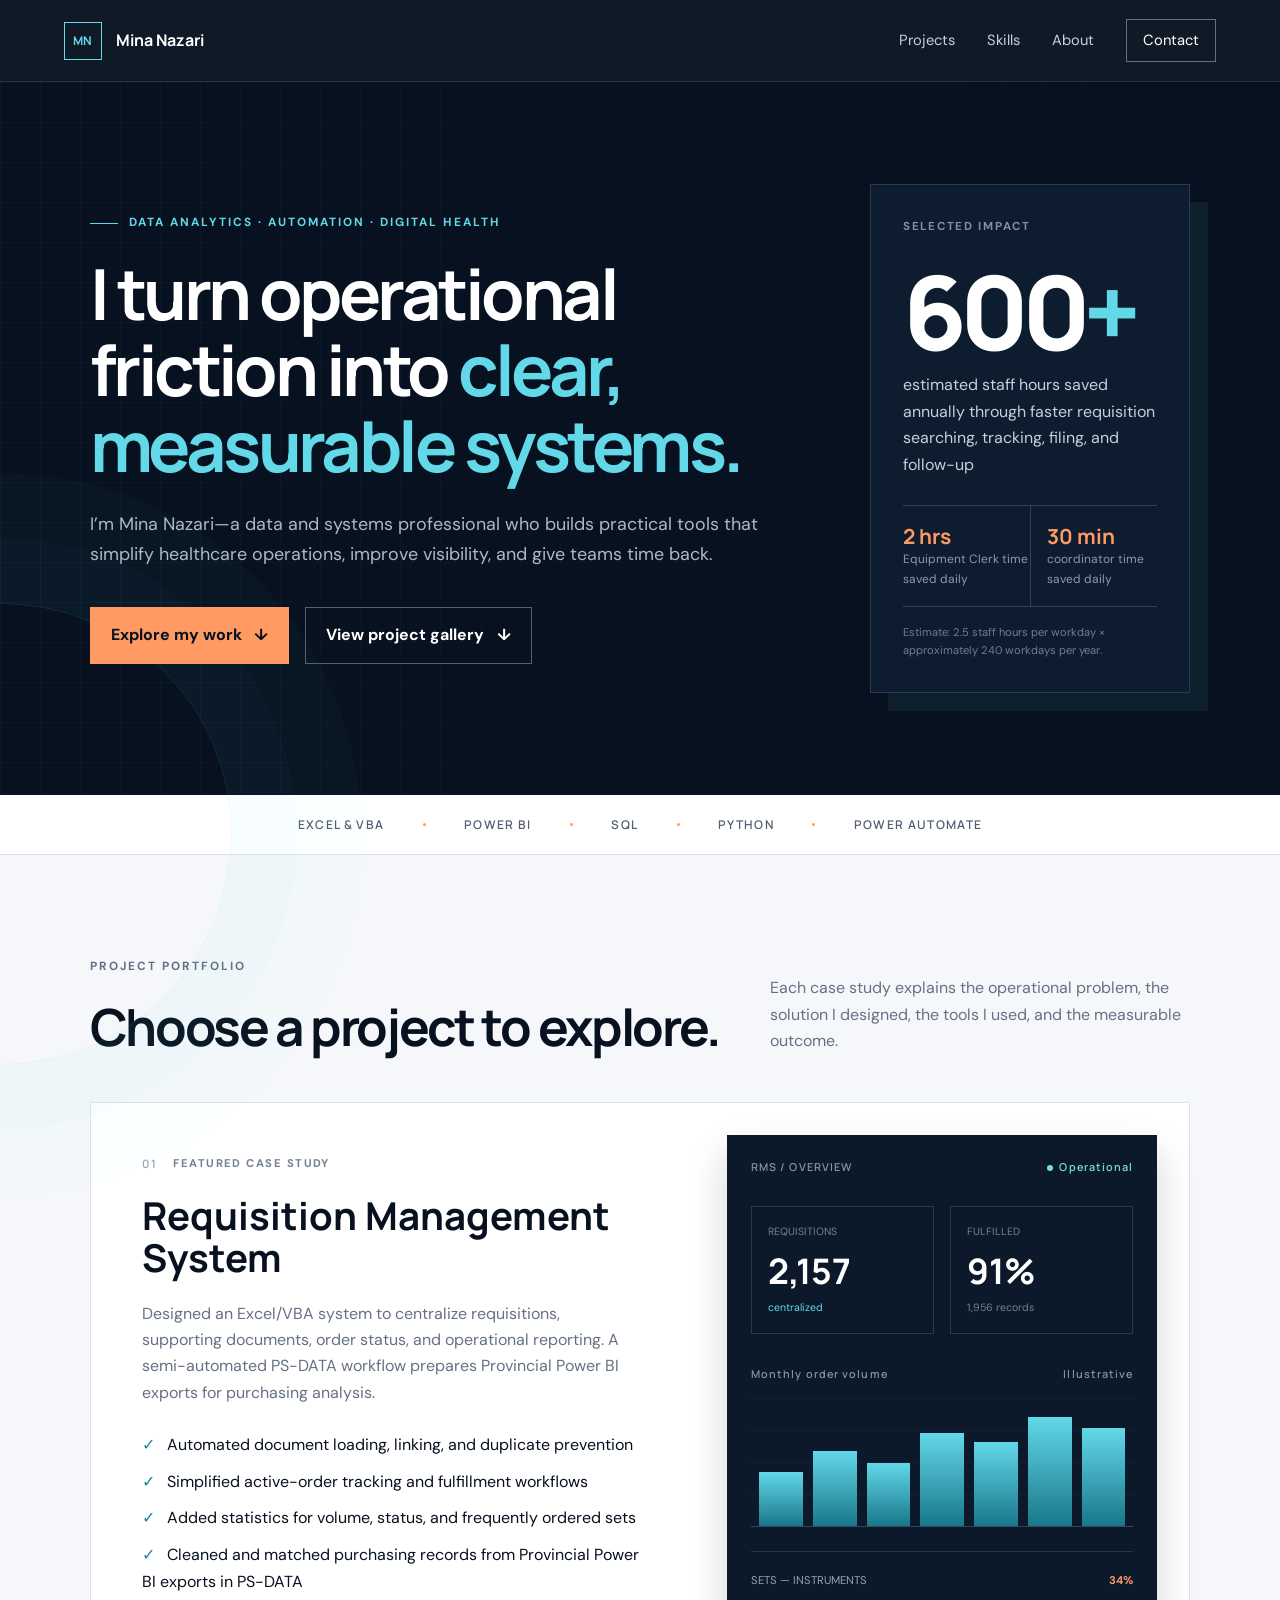
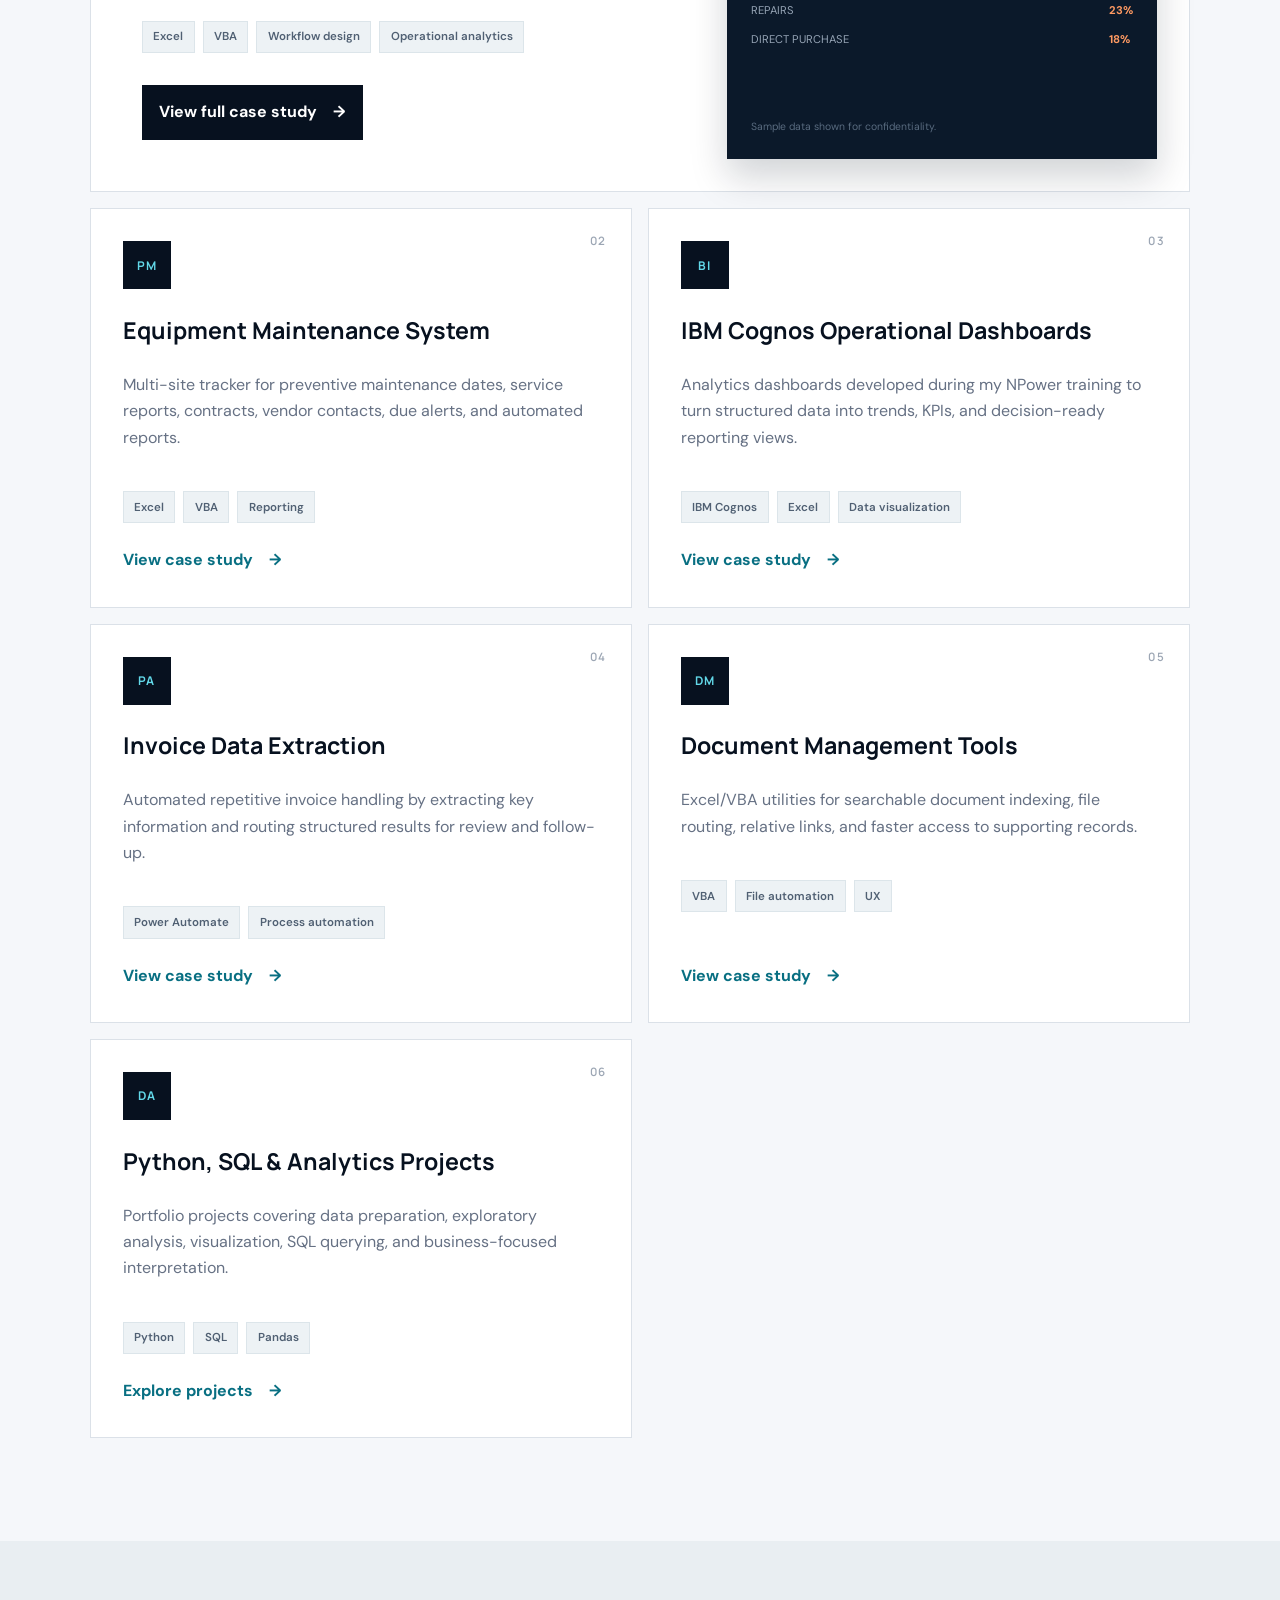
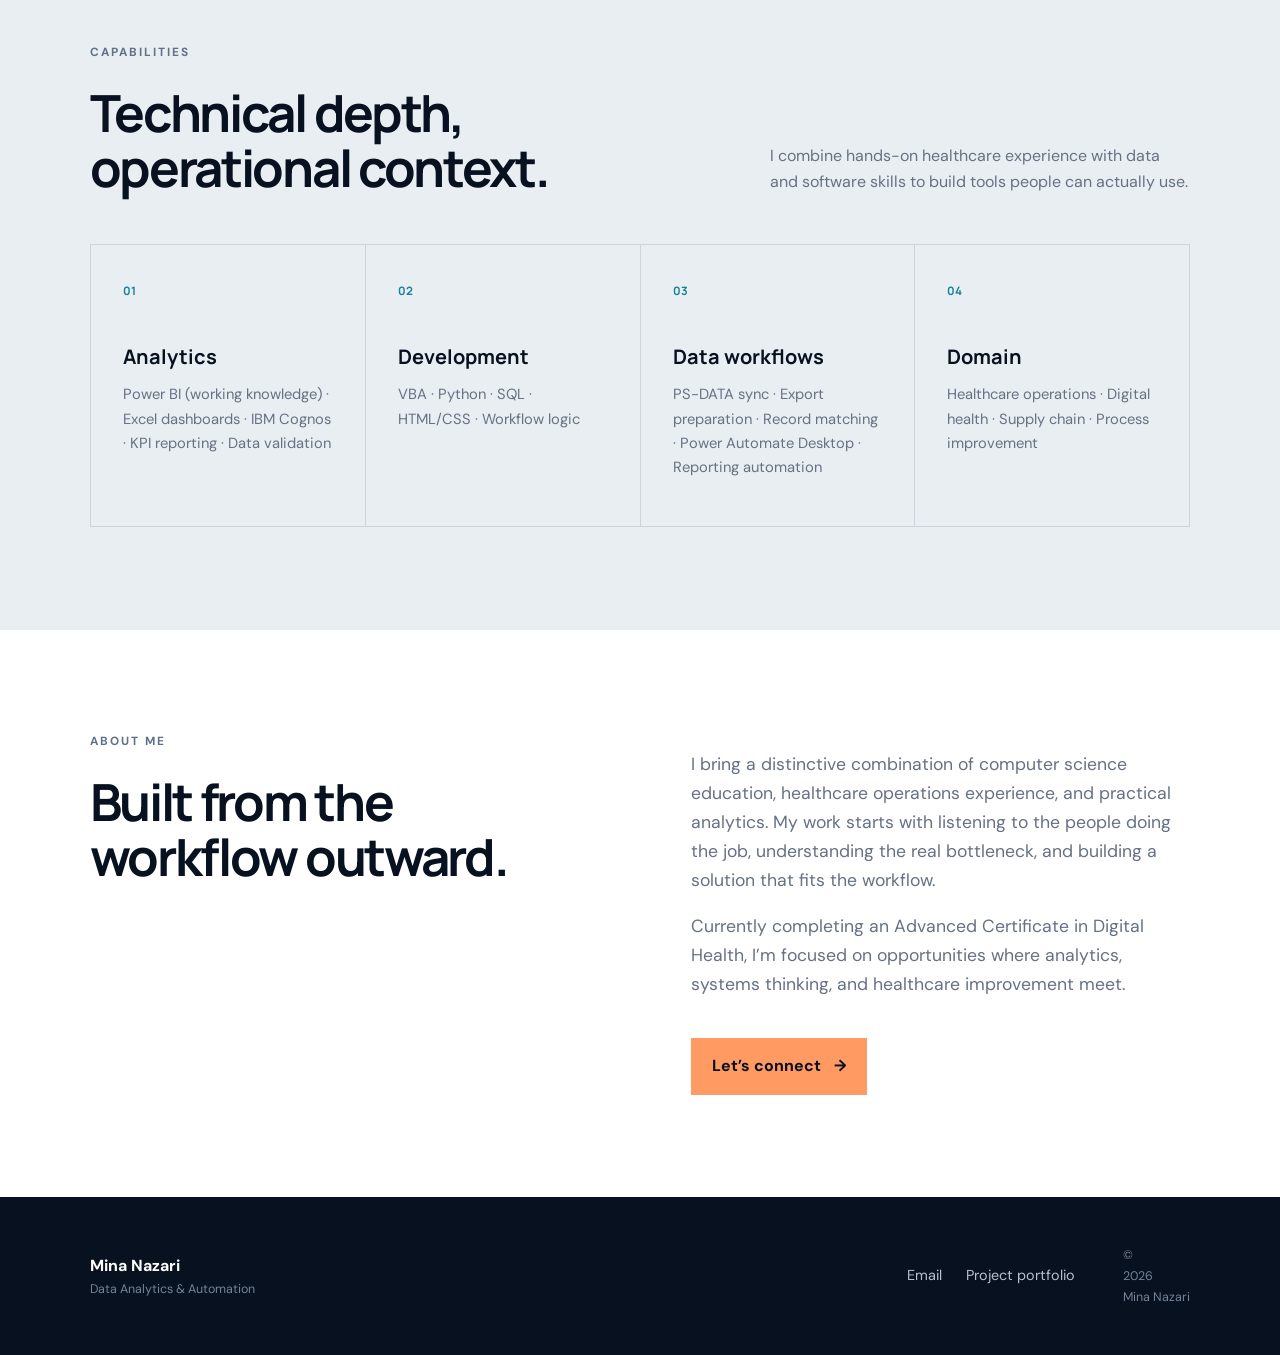
==== commit 374a60f2: "Add files via upload" ====
--- a/index.html
+++ b/index.html
@@ -40,13 +40,13 @@
       </div>
       <aside class="impact-panel" aria-label="Selected impact">
         <div class="panel-label">Selected impact</div>
-        <div class="impact-number">300<span>+</span></div>
-        <p>estimated staff hours saved annually through streamlined requisition tracking and retrieval</p>
+        <div class="impact-number">600<span>+</span></div>
+        <p>estimated staff hours saved annually through faster requisition searching, tracking, filing, and follow-up</p>
         <div class="impact-breakdown">
-          <div><strong>1 hr</strong><span>daily processing time</span></div>
-          <div><strong>15 min</strong><span>daily coordinator time</span></div>
+          <div><strong>2 hrs</strong><span>Equipment Clerk time saved daily</span></div>
+          <div><strong>30 min</strong><span>coordinator time saved daily</span></div>
         </div>
-        <small>Conservative estimate based on daily workflow use.</small>
+        <small>Estimate: 2.5 staff hours per workday × approximately 240 workdays per year.</small>
       </aside>
     </section>
 
@@ -64,11 +64,12 @@
         <div class="project-content">
           <div class="project-meta"><span class="project-number">01</span><span>Featured case study</span></div>
           <h3>Requisition Management System</h3>
-          <p>Designed an Excel/VBA system to centralize requisitions, supporting documents, order status, and operational reporting across complex purchasing workflows.</p>
+          <p>Designed an Excel/VBA system to centralize requisitions, supporting documents, order status, and operational reporting. A semi-automated PS-DATA workflow prepares Provincial Power BI exports for purchasing analysis.</p>
           <ul class="outcomes">
             <li><span>✓</span> Automated document loading, linking, and duplicate prevention</li>
             <li><span>✓</span> Simplified active-order tracking and fulfillment workflows</li>
             <li><span>✓</span> Added statistics for volume, status, and frequently ordered sets</li>
+            <li><span>✓</span> Cleaned and matched purchasing records from Provincial Power BI exports in PS-DATA</li>
           </ul>
           <div class="tags"><span>Excel</span><span>VBA</span><span>Workflow design</span><span>Operational analytics</span></div>
           <a class="case-study-button" href="projects/requisition-management.html">View full case study <span aria-hidden="true">→</span></a>
@@ -131,9 +132,9 @@
         <p>I combine hands-on healthcare experience with data and software skills to build tools people can actually use.</p>
       </div>
       <div class="skills-grid">
-        <div><span class="skill-index">01</span><h3>Analytics</h3><p>Power BI · Excel dashboards · IBM Cognos · KPI design · Data validation</p></div>
+        <div><span class="skill-index">01</span><h3>Analytics</h3><p>Power BI (working knowledge) · Excel dashboards · IBM Cognos · KPI reporting · Data validation</p></div>
         <div><span class="skill-index">02</span><h3>Development</h3><p>VBA · Python · SQL · HTML/CSS · Workflow logic</p></div>
-        <div><span class="skill-index">03</span><h3>Automation</h3><p>Power Automate Desktop · Document workflows · Reporting automation</p></div>
+        <div><span class="skill-index">03</span><h3>Data workflows</h3><p>PS-DATA sync · Export preparation · Record matching · Power Automate Desktop · Reporting automation</p></div>
         <div><span class="skill-index">04</span><h3>Domain</h3><p>Healthcare operations · Digital health · Supply chain · Process improvement</p></div>
       </div>
     </section>
--- a/styles.css
+++ b/styles.css
@@ -4,4 +4,5 @@
 .project-page{background:var(--paper)}.project-hero{padding:clamp(4rem,8vw,7rem) clamp(1.25rem,7vw,8rem) clamp(3rem,6vw,5rem);background:var(--ink);color:#fff;position:relative;overflow:hidden}.project-hero:after{content:"";position:absolute;right:-120px;bottom:-220px;width:460px;height:460px;border:1px solid rgba(98,216,232,.15);border-radius:50%;box-shadow:0 0 0 60px rgba(98,216,232,.025),0 0 0 120px rgba(98,216,232,.018)}.project-hero>*{position:relative;z-index:1}.back-link{display:inline-flex;gap:.5rem;color:var(--cyan);text-decoration:none;font-weight:700;margin-bottom:2.2rem}.back-link:hover{color:#fff}.project-kicker{font:700 .76rem var(--display);letter-spacing:.16em;text-transform:uppercase;color:var(--orange)}.project-hero h1{max-width:960px;margin:.8rem 0 1.2rem;font-size:clamp(2.8rem,6vw,5.6rem)}.project-summary{max-width:780px;color:#b7c3d0;font-size:clamp(1.05rem,1.5vw,1.25rem)}.project-tags{display:flex;flex-wrap:wrap;gap:.6rem;margin-top:2rem}.project-tags span{border:1px solid #35506c;padding:.45rem .7rem;color:#c9d4df;font-size:.8rem}.case-body{padding:clamp(3rem,7vw,6rem) clamp(1.25rem,7vw,8rem);max-width:1440px;margin:auto}.metric-row{display:grid;grid-template-columns:repeat(3,1fr);gap:1px;background:var(--line);border:1px solid var(--line);margin-bottom:4rem}.metric{background:#fff;padding:2rem}.metric strong{display:block;font:800 clamp(2rem,4vw,3.8rem)/1 var(--display);letter-spacing:-.04em;color:var(--ink)}.metric span{display:block;margin-top:.7rem;color:var(--muted)}.case-grid{display:grid;grid-template-columns:minmax(220px,.38fr) minmax(0,1fr);gap:clamp(2rem,7vw,7rem);padding:2.5rem 0;border-top:1px solid var(--line)}.case-grid h2{font-size:clamp(1.6rem,3vw,2.4rem);margin:0}.case-copy{max-width:760px}.case-copy p{color:var(--muted);margin-top:0}.case-copy ul{padding-left:1.2rem}.case-copy li{margin:.65rem 0}.process-steps{display:grid;grid-template-columns:repeat(3,1fr);gap:1rem;margin-top:1.4rem}.process-steps div{background:#fff;border:1px solid var(--line);padding:1.3rem}.process-steps strong{display:block;color:#0b7889;margin-bottom:.45rem}.privacy-note{background:#e9eef2;border-left:4px solid var(--cyan);padding:1.3rem 1.5rem;color:#425064;margin-top:2rem}.next-project{display:flex;justify-content:space-between;align-items:center;gap:2rem;background:var(--ink);color:#fff;padding:2rem;margin-top:3rem}.next-project p{margin:0;color:#8fa0b3}.next-project a{color:var(--cyan);font-weight:700;text-decoration:none}.project-footer{margin-top:0}
 @media(max-width:900px){.hero{grid-template-columns:1fr;min-height:auto}.impact-panel{max-width:620px}.featured-card{grid-template-columns:1fr}.dashboard-art{margin:0;min-height:430px}.skills-grid{grid-template-columns:repeat(2,1fr)}.section-heading{grid-template-columns:1fr}.about-section{grid-template-columns:1fr}.site-header nav{display:none;position:absolute;top:82px;left:0;right:0;background:#0b192a;padding:1.5rem;flex-direction:column;align-items:stretch}.site-header nav.open{display:flex}.menu-button{display:block}footer{grid-template-columns:1fr}.footer-links{flex-wrap:wrap}.case-grid{grid-template-columns:1fr}.metric-row{grid-template-columns:1fr}.process-steps{grid-template-columns:1fr}.next-project{align-items:flex-start;flex-direction:column}}
 @media(max-width:620px){h1{font-size:2.75rem}.hero{padding-top:4rem}.project-grid{grid-template-columns:1fr}.skills-grid{grid-template-columns:1fr}.impact-breakdown{grid-template-columns:1fr}.impact-breakdown div+div{border-left:0;border-top:1px solid #324357;padding-left:0}.signal-bar{justify-content:flex-start}.project-content{padding:1.5rem}.dashboard-art{padding:1rem}.dash-metrics{grid-template-columns:1fr}.site-header{height:70px}.site-header nav{top:70px}}
+.guided-grid{display:grid;grid-template-columns:repeat(2,minmax(0,1fr));gap:1rem;padding:1rem 0 4rem}.guided-card{display:flex;flex-direction:column;min-height:235px;background:#fff;border:1px solid var(--line);padding:1.6rem;text-decoration:none;transition:.2s ease}.guided-card:hover{transform:translateY(-4px);border-color:#8fc5ce;box-shadow:0 15px 35px rgba(20,39,59,.08)}.guided-card span{text-transform:uppercase;letter-spacing:.13em;font-size:.72rem;font-weight:700;color:#168598}.guided-card strong{font:700 1.3rem/1.25 var(--display);margin:.8rem 0;color:var(--ink)}.guided-card small{font-size:.92rem;line-height:1.55;color:var(--muted)}.guided-card b{margin-top:auto;padding-top:1rem;color:#086f82}@media(max-width:620px){.guided-grid{grid-template-columns:1fr}}
 @media(prefers-reduced-motion:reduce){html{scroll-behavior:auto}*{transition:none!important}}
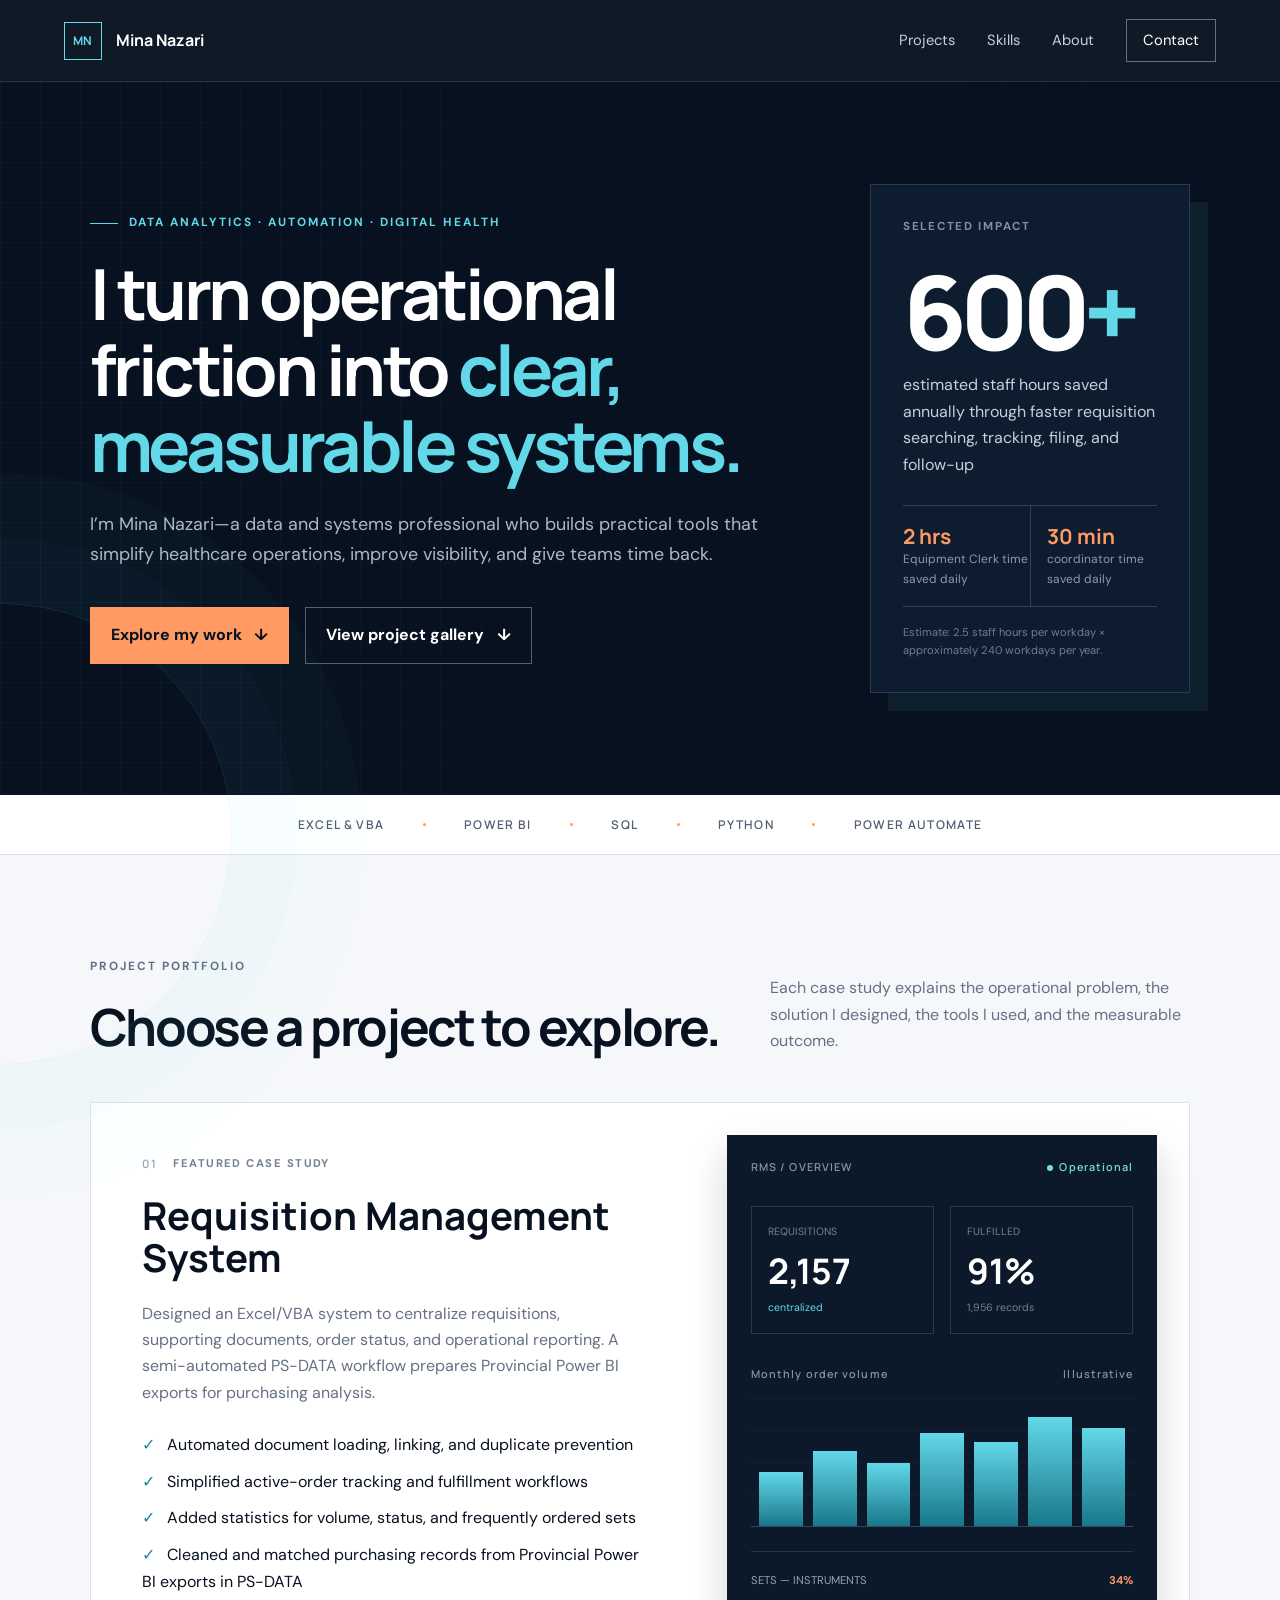
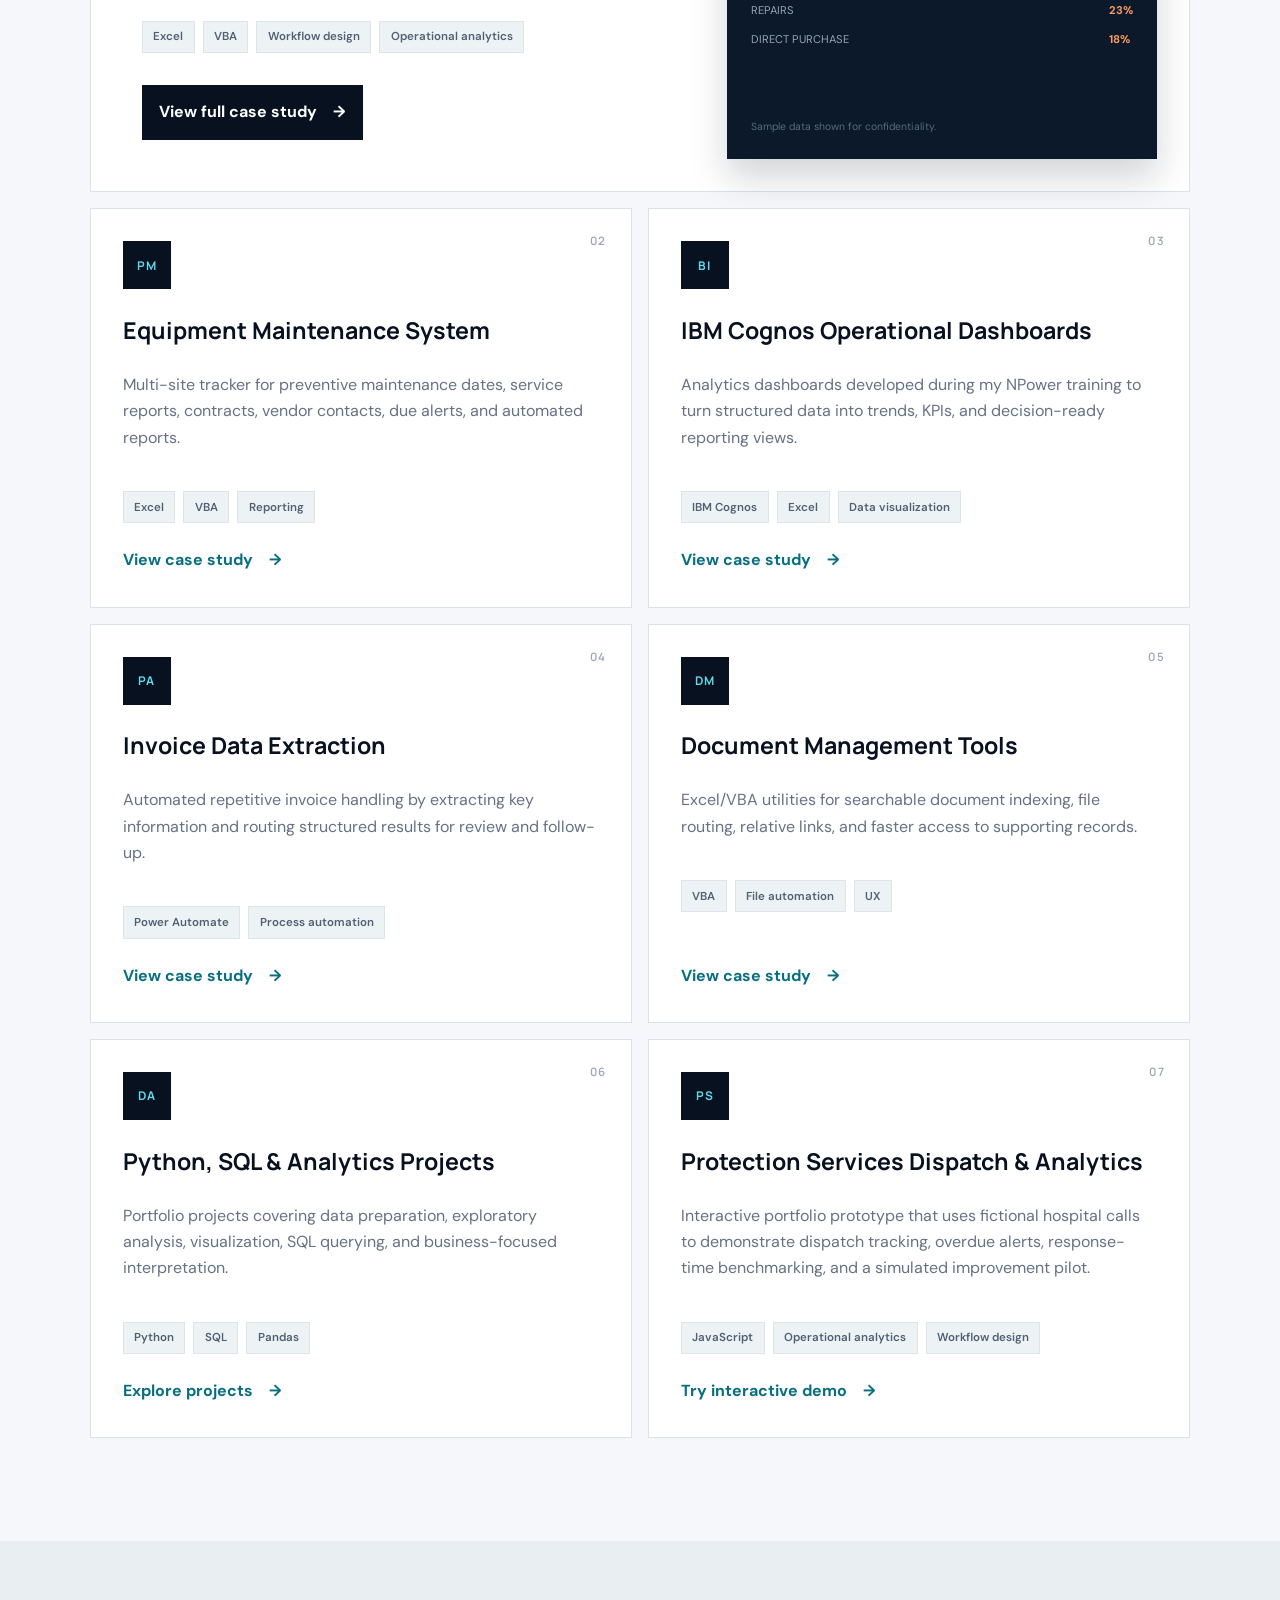
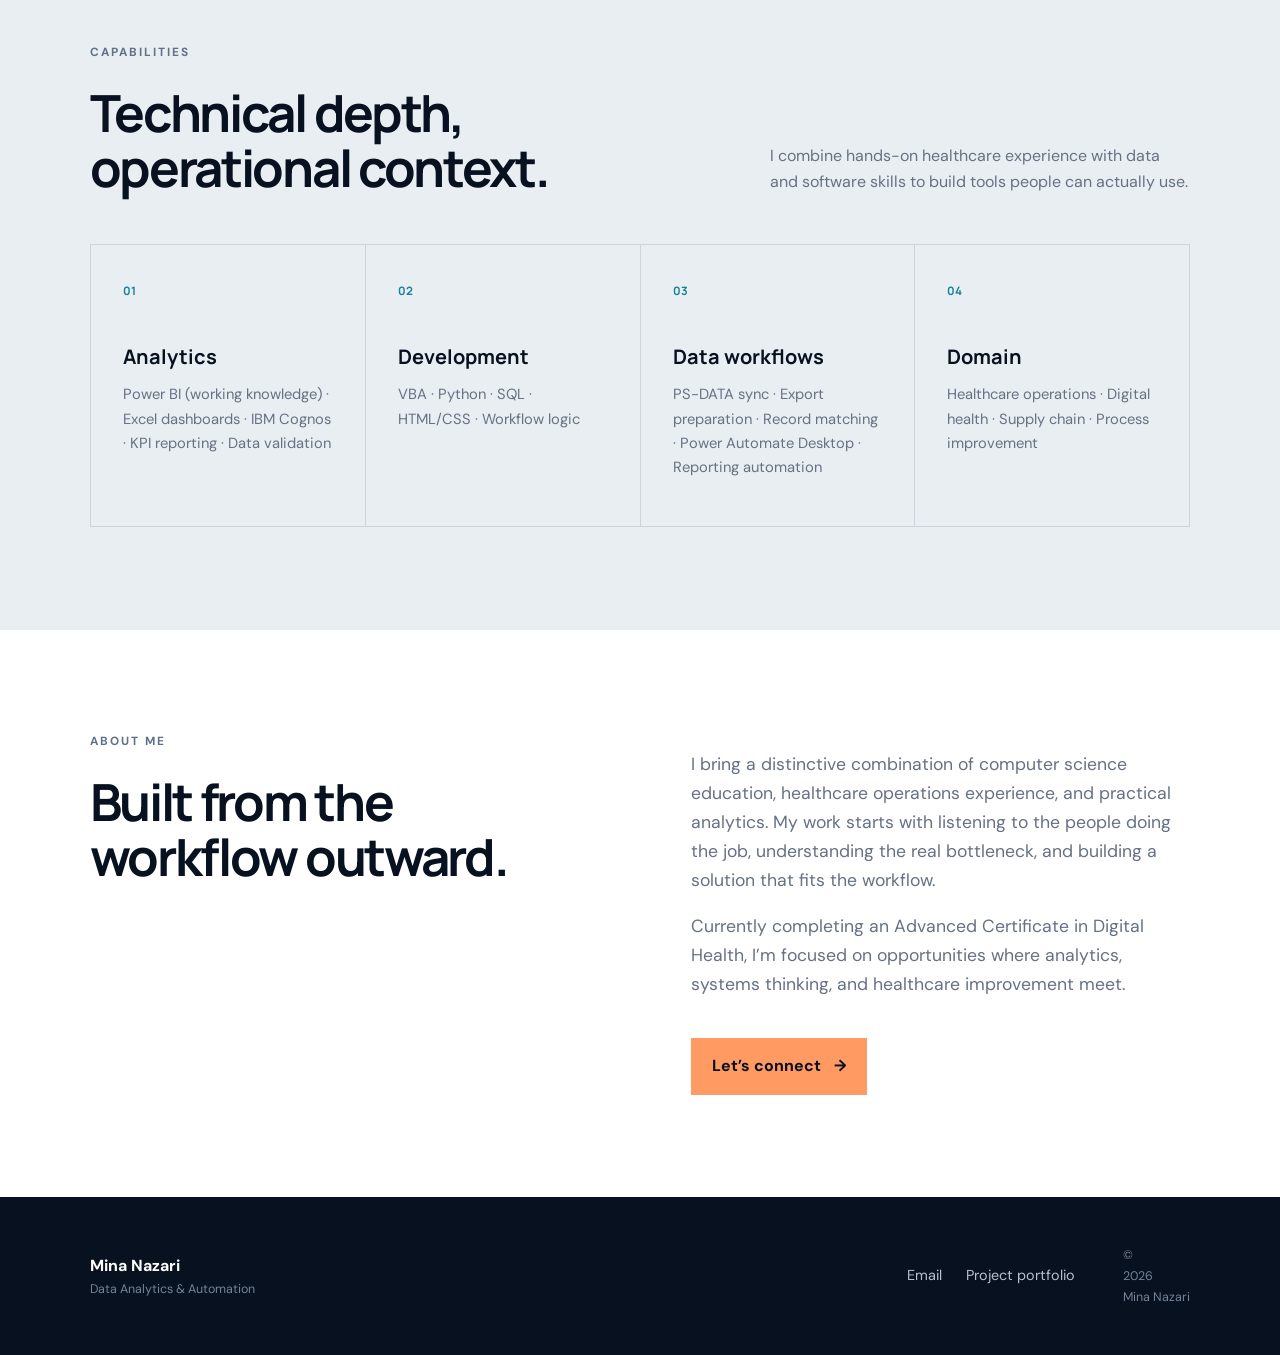
==== commit 49fe4f1c: "Feature Protection Services prototype in portfolio" ====
--- a/index.html
+++ b/index.html
@@ -123,6 +123,13 @@
           <div class="tags"><span>Python</span><span>SQL</span><span>Pandas</span></div>
           <a class="card-link" href="projects/data-analytics.html">Explore projects <span aria-hidden="true">→</span></a>
         </article>
+        <article class="project-card">
+          <div class="card-icon">PS</div><span class="project-number">07</span>
+          <h3>Protection Services Dispatch &amp; Analytics</h3>
+          <p>Interactive portfolio prototype that uses fictional hospital calls to demonstrate dispatch tracking, overdue alerts, response-time benchmarking, and a simulated improvement pilot.</p>
+          <div class="tags"><span>JavaScript</span><span>Operational analytics</span><span>Workflow design</span></div>
+          <a class="card-link" href="projects/protection-services-dispatch.html">Try interactive demo <span aria-hidden="true">→</span></a>
+        </article>
       </div>
     </section>
 
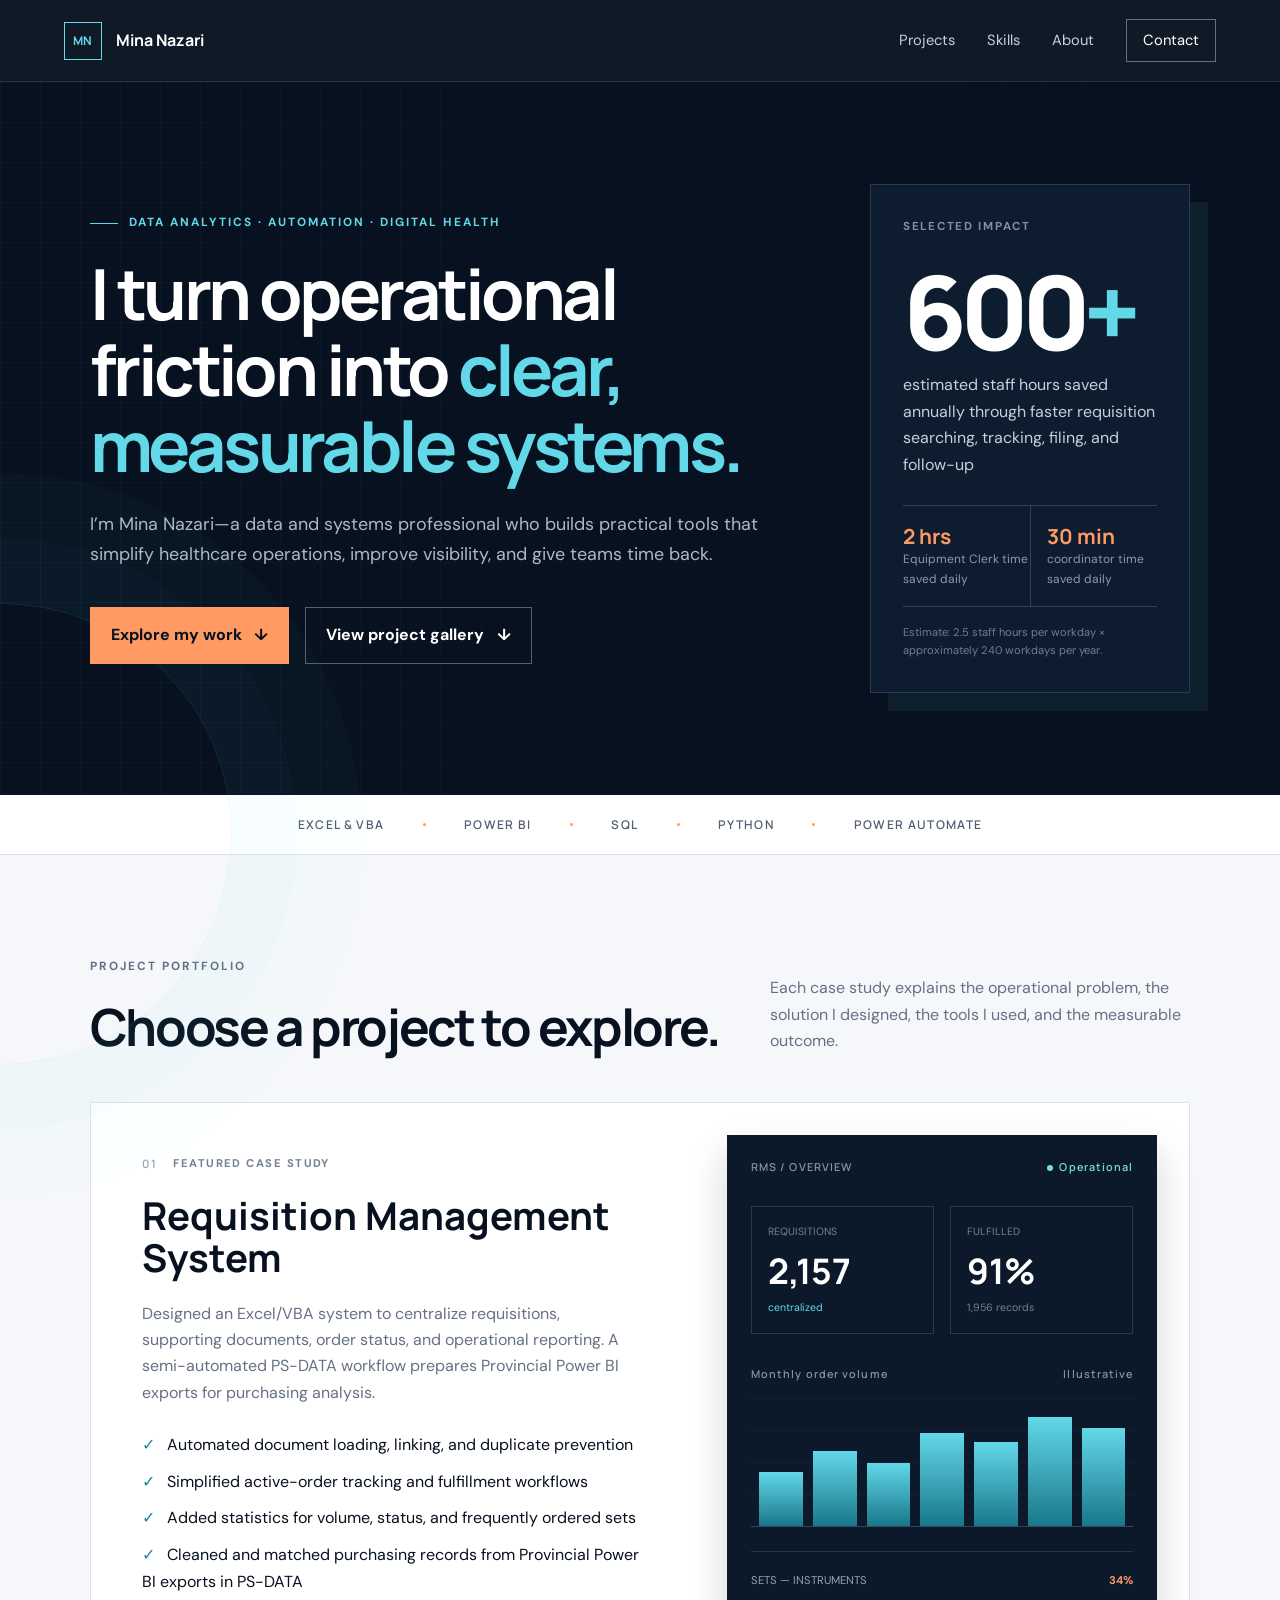
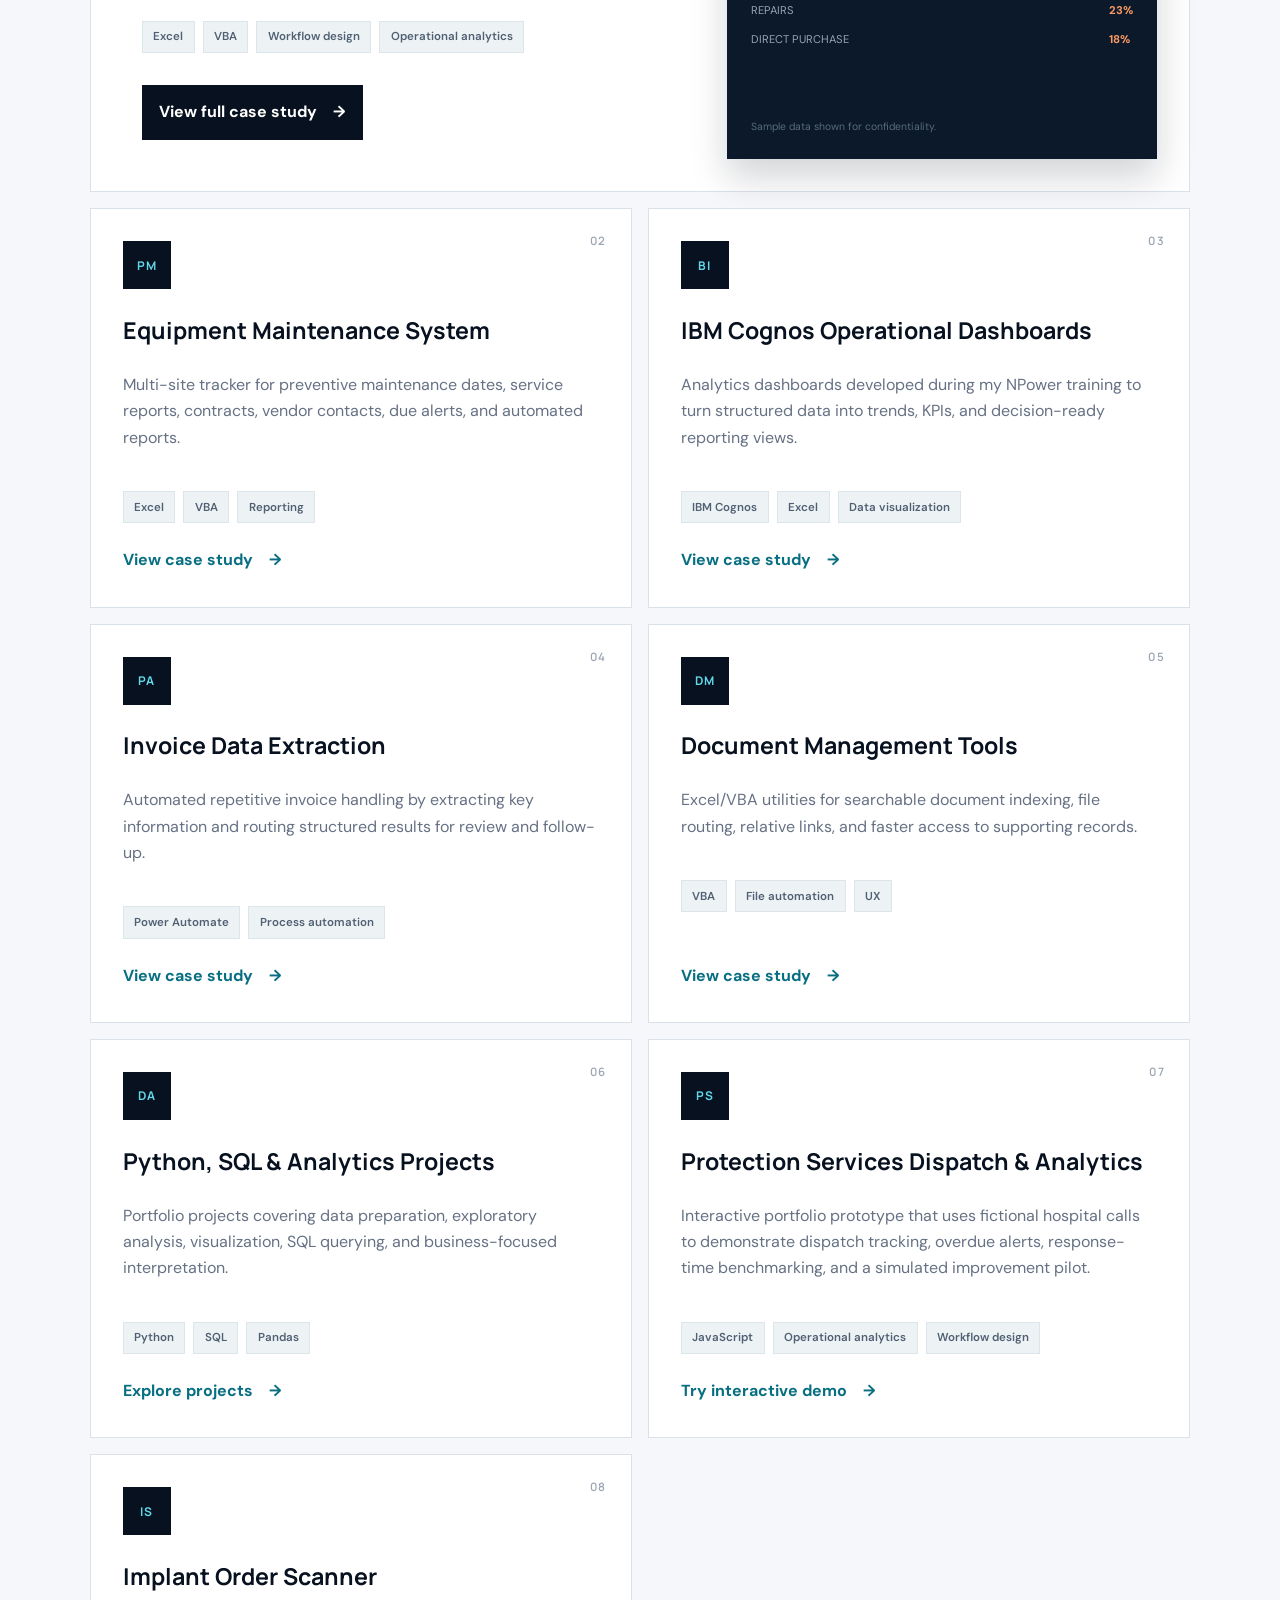
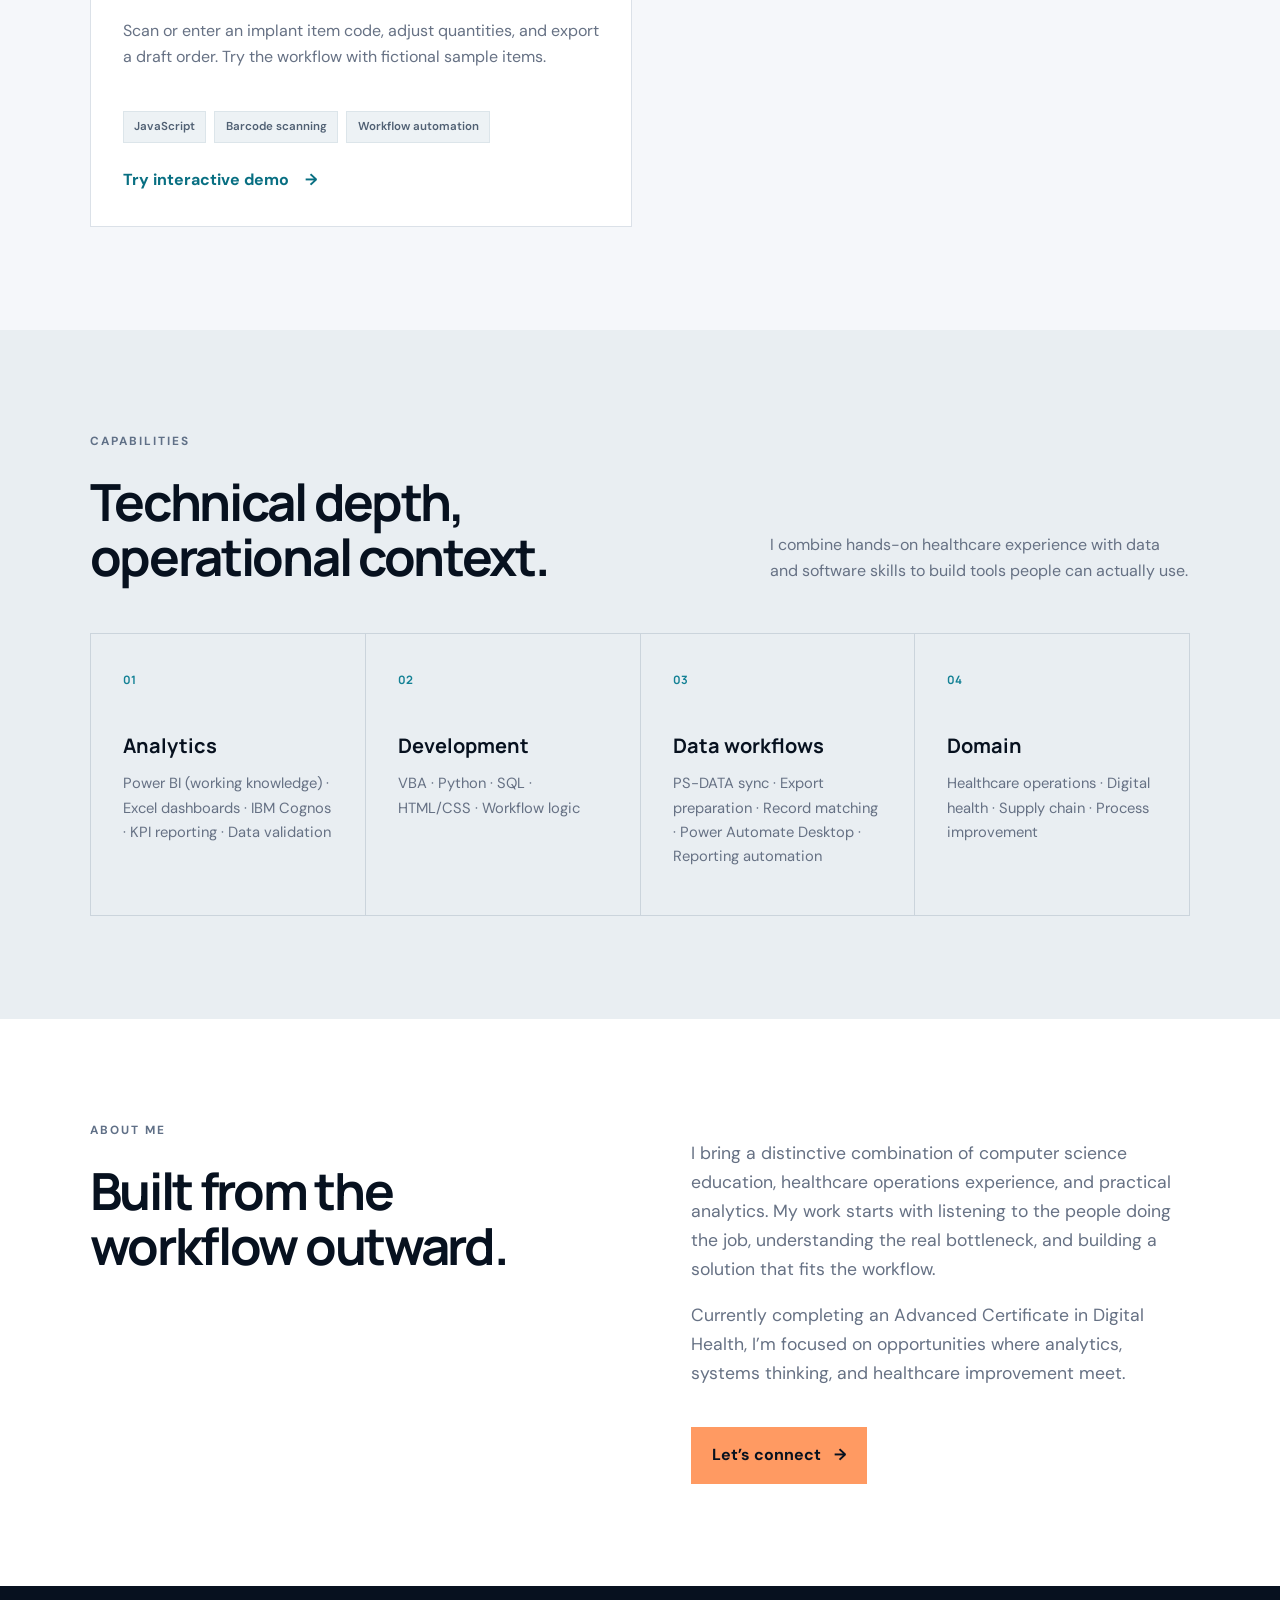
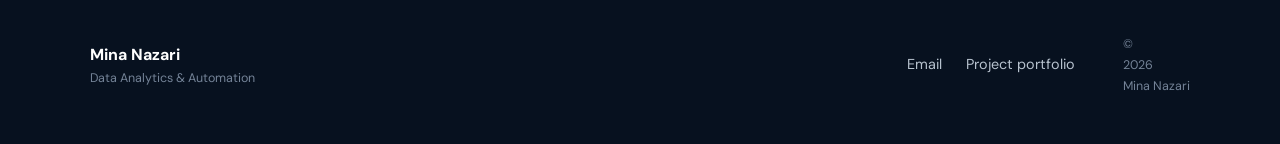
==== commit d3751ce9: "Feature implant order scanner on portfolio homepage" ====
--- a/index.html
+++ b/index.html
@@ -130,6 +130,13 @@
           <div class="tags"><span>JavaScript</span><span>Operational analytics</span><span>Workflow design</span></div>
           <a class="card-link" href="projects/protection-services-dispatch.html">Try interactive demo <span aria-hidden="true">→</span></a>
         </article>
+        <article class="project-card">
+          <div class="card-icon">IS</div><span class="project-number">08</span>
+          <h3>Implant Order Scanner</h3>
+          <p>Scan or enter an implant item code, adjust quantities, and export a draft order. Try the workflow with fictional sample items.</p>
+          <div class="tags"><span>JavaScript</span><span>Barcode scanning</span><span>Workflow automation</span></div>
+          <a class="card-link" href="projects/implant-order-scanner.html">Try interactive demo <span aria-hidden="true">→</span></a>
+        </article>
       </div>
     </section>
 
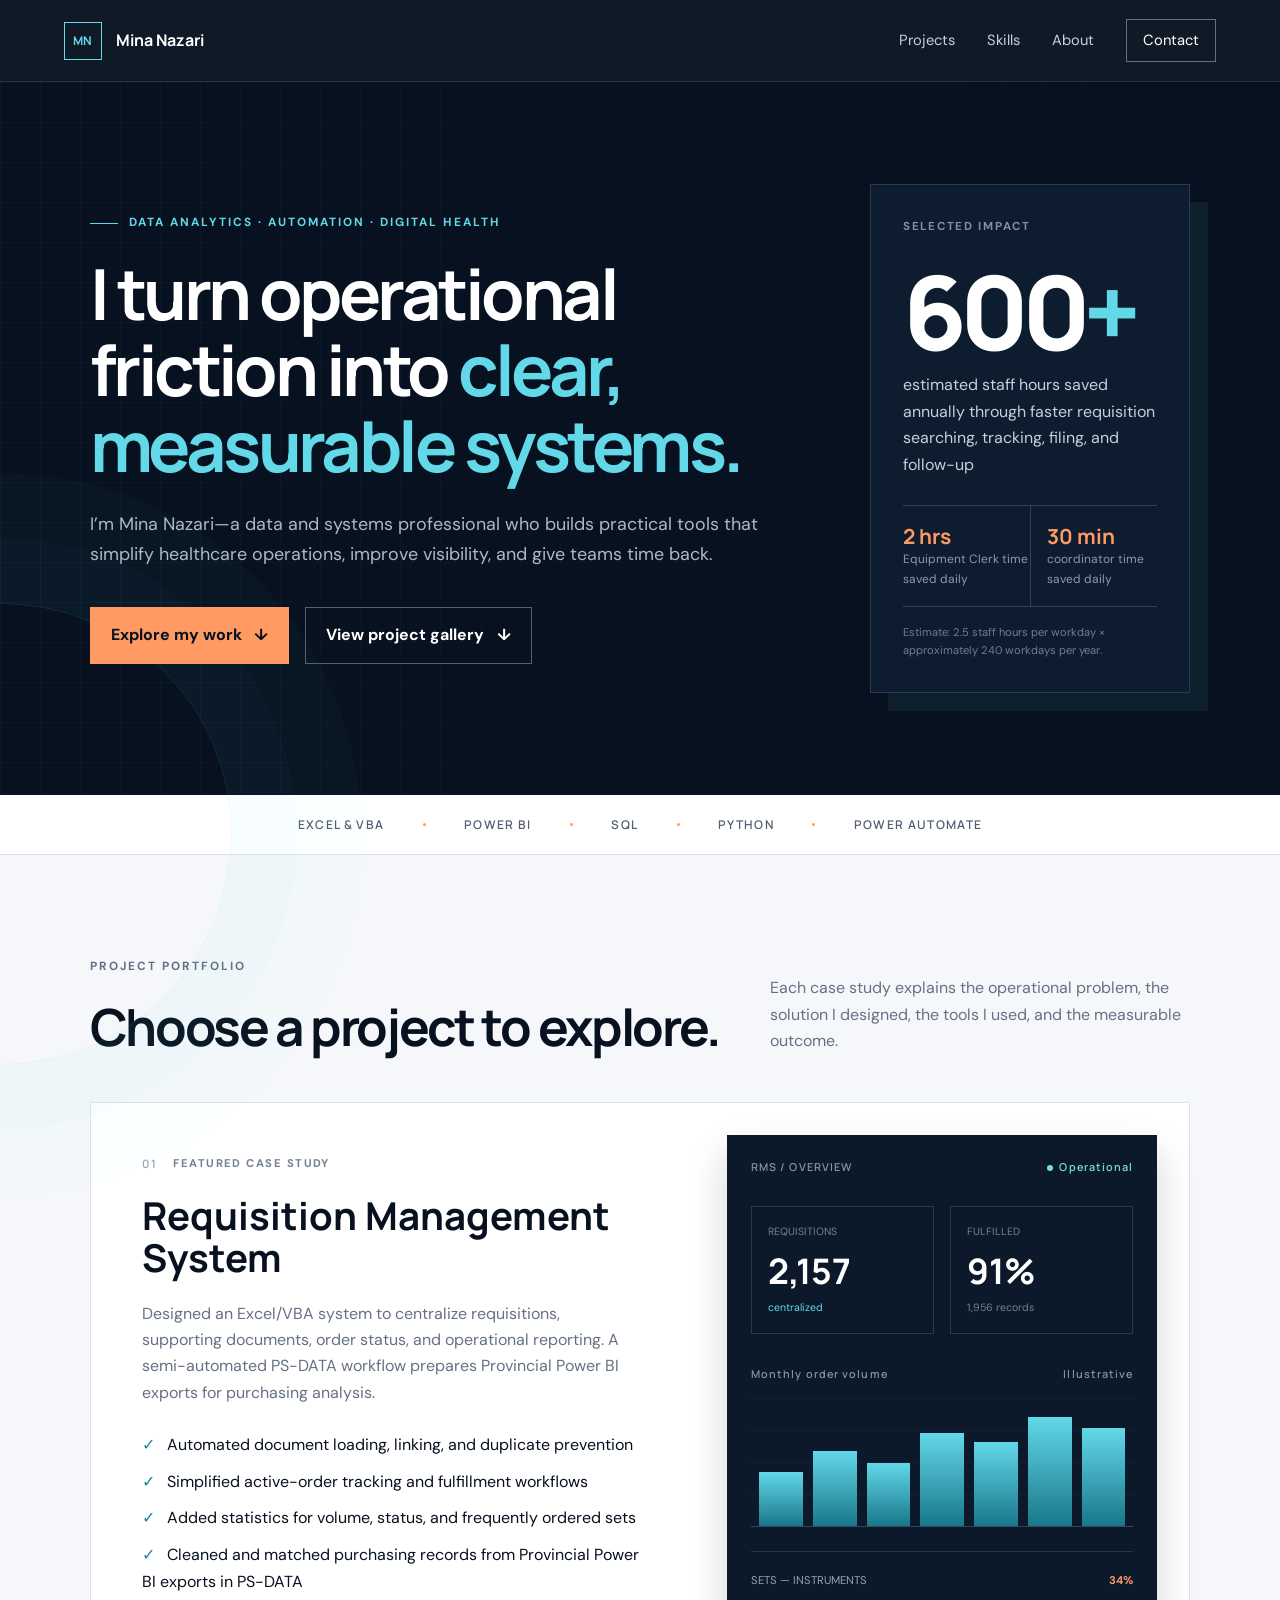
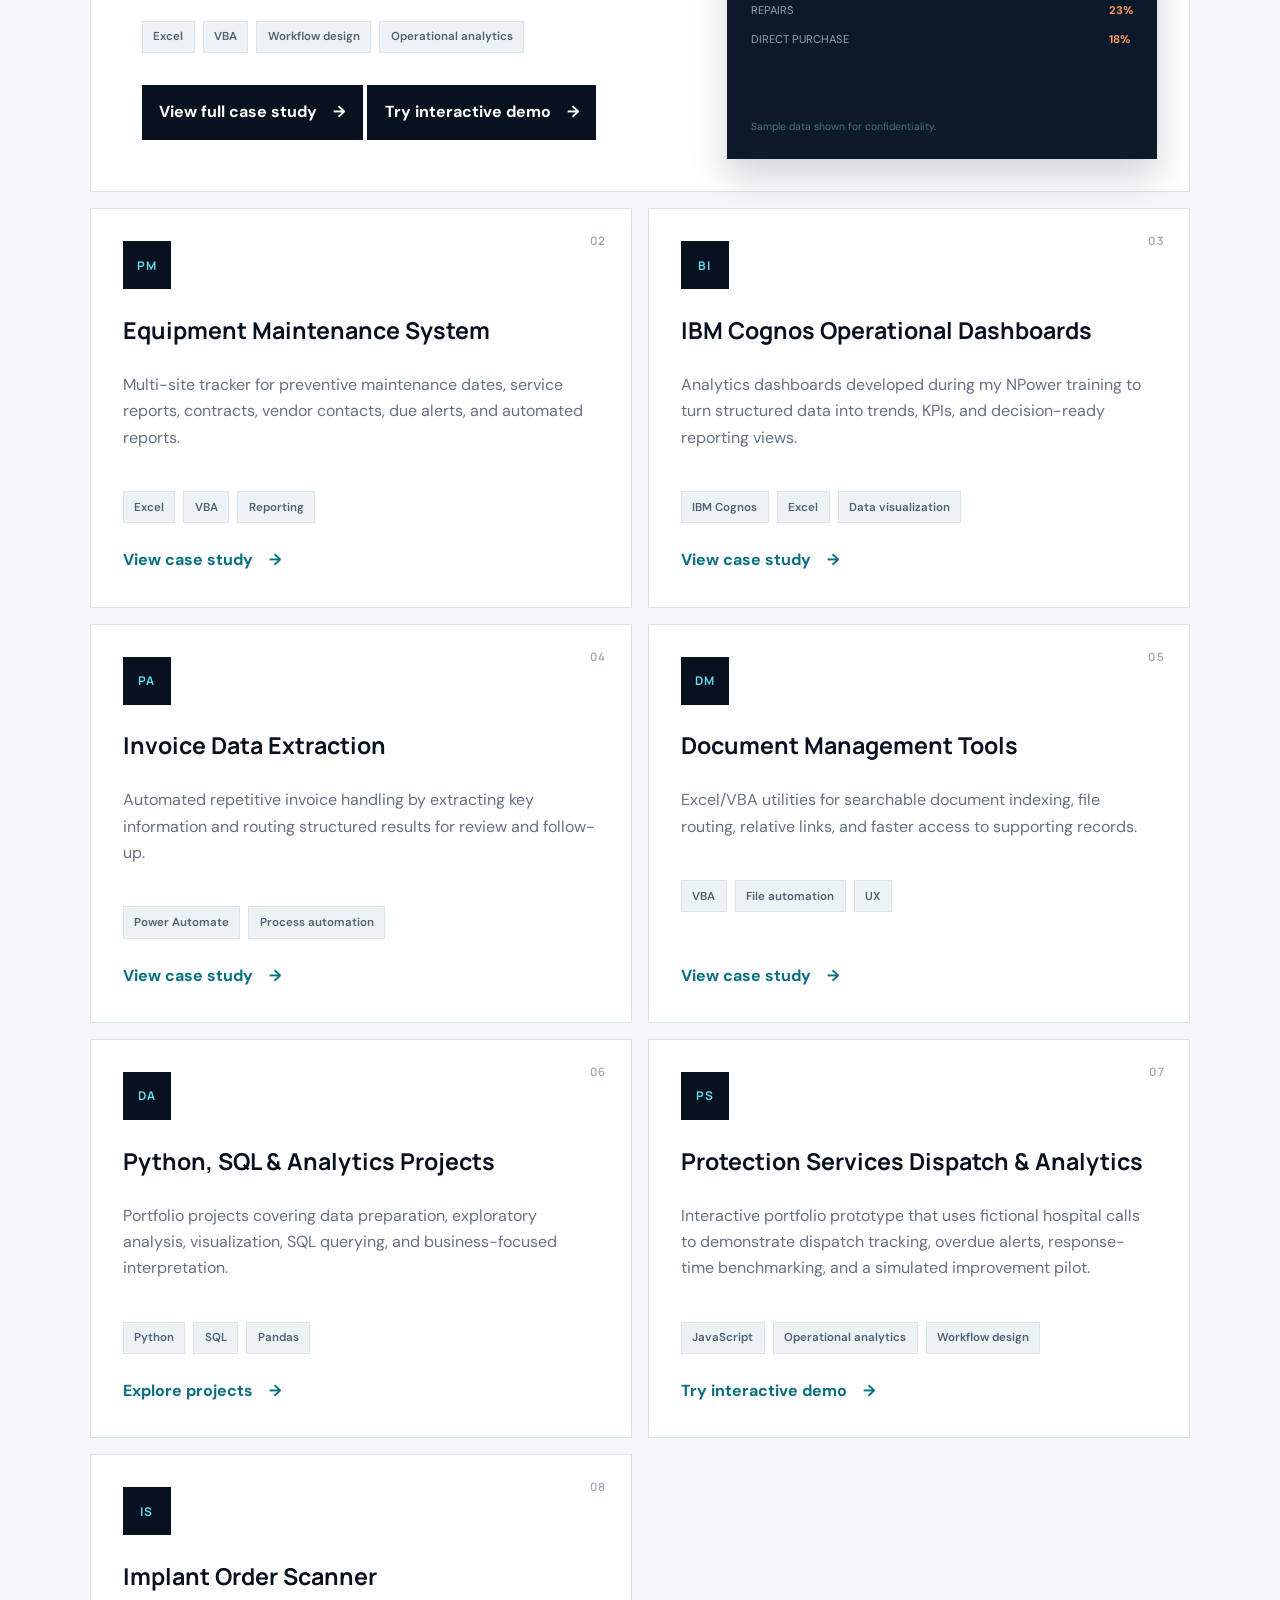
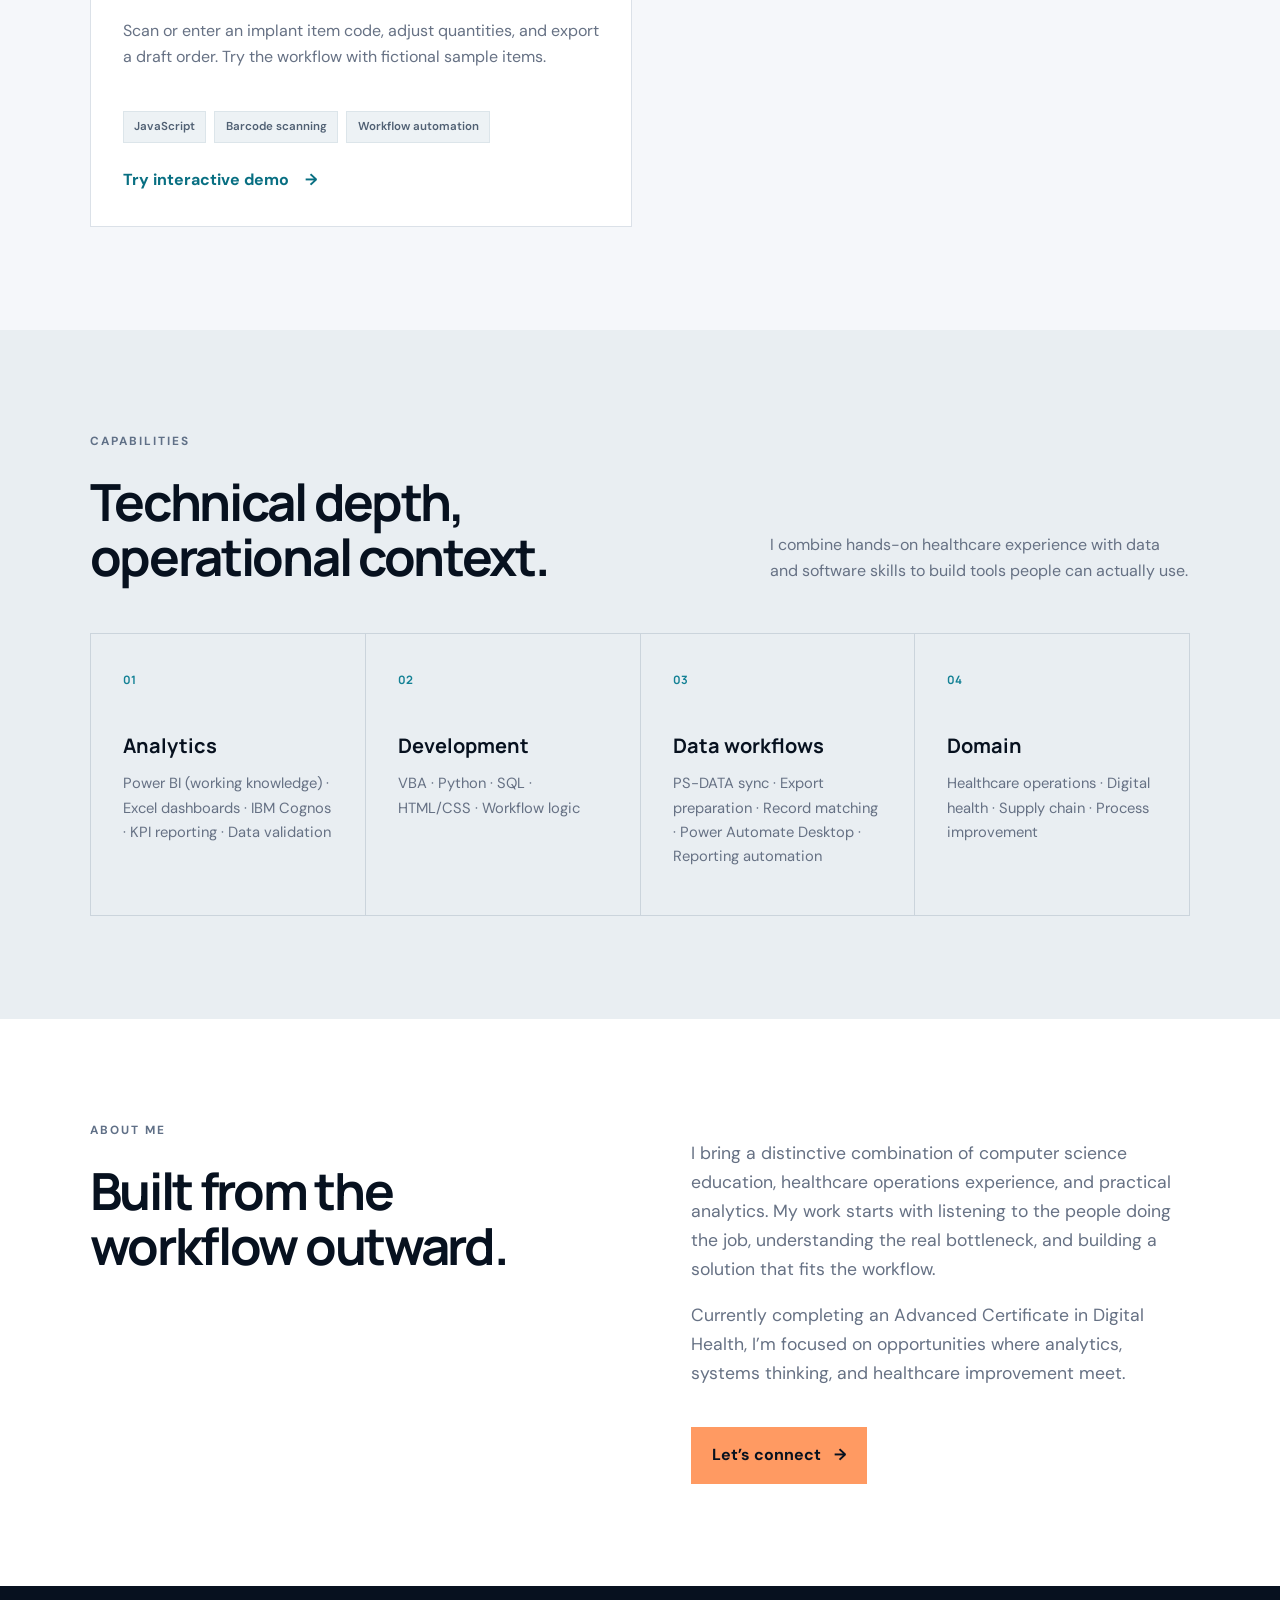
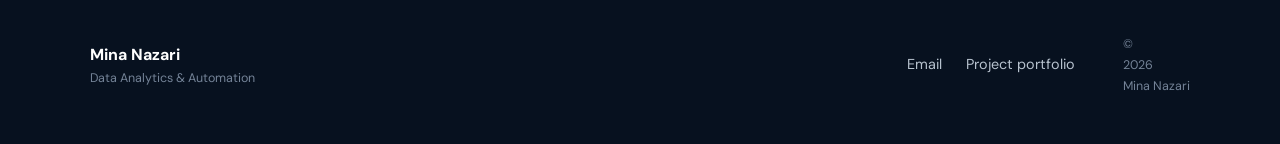
==== commit 8f24e54d: "Link RMS V2 interactive demo" ====
--- a/index.html
+++ b/index.html
@@ -73,6 +73,7 @@
           </ul>
           <div class="tags"><span>Excel</span><span>VBA</span><span>Workflow design</span><span>Operational analytics</span></div>
           <a class="case-study-button" href="projects/requisition-management.html">View full case study <span aria-hidden="true">→</span></a>
+          <a class="case-study-button" href="projects/rms-v2-demo.html">Try interactive demo <span aria-hidden="true">→</span></a>
         </div>
         <div class="dashboard-art" aria-label="Stylized operational dashboard preview">
           <div class="dash-top"><span>RMS / OVERVIEW</span><span class="live-dot">Operational</span></div>
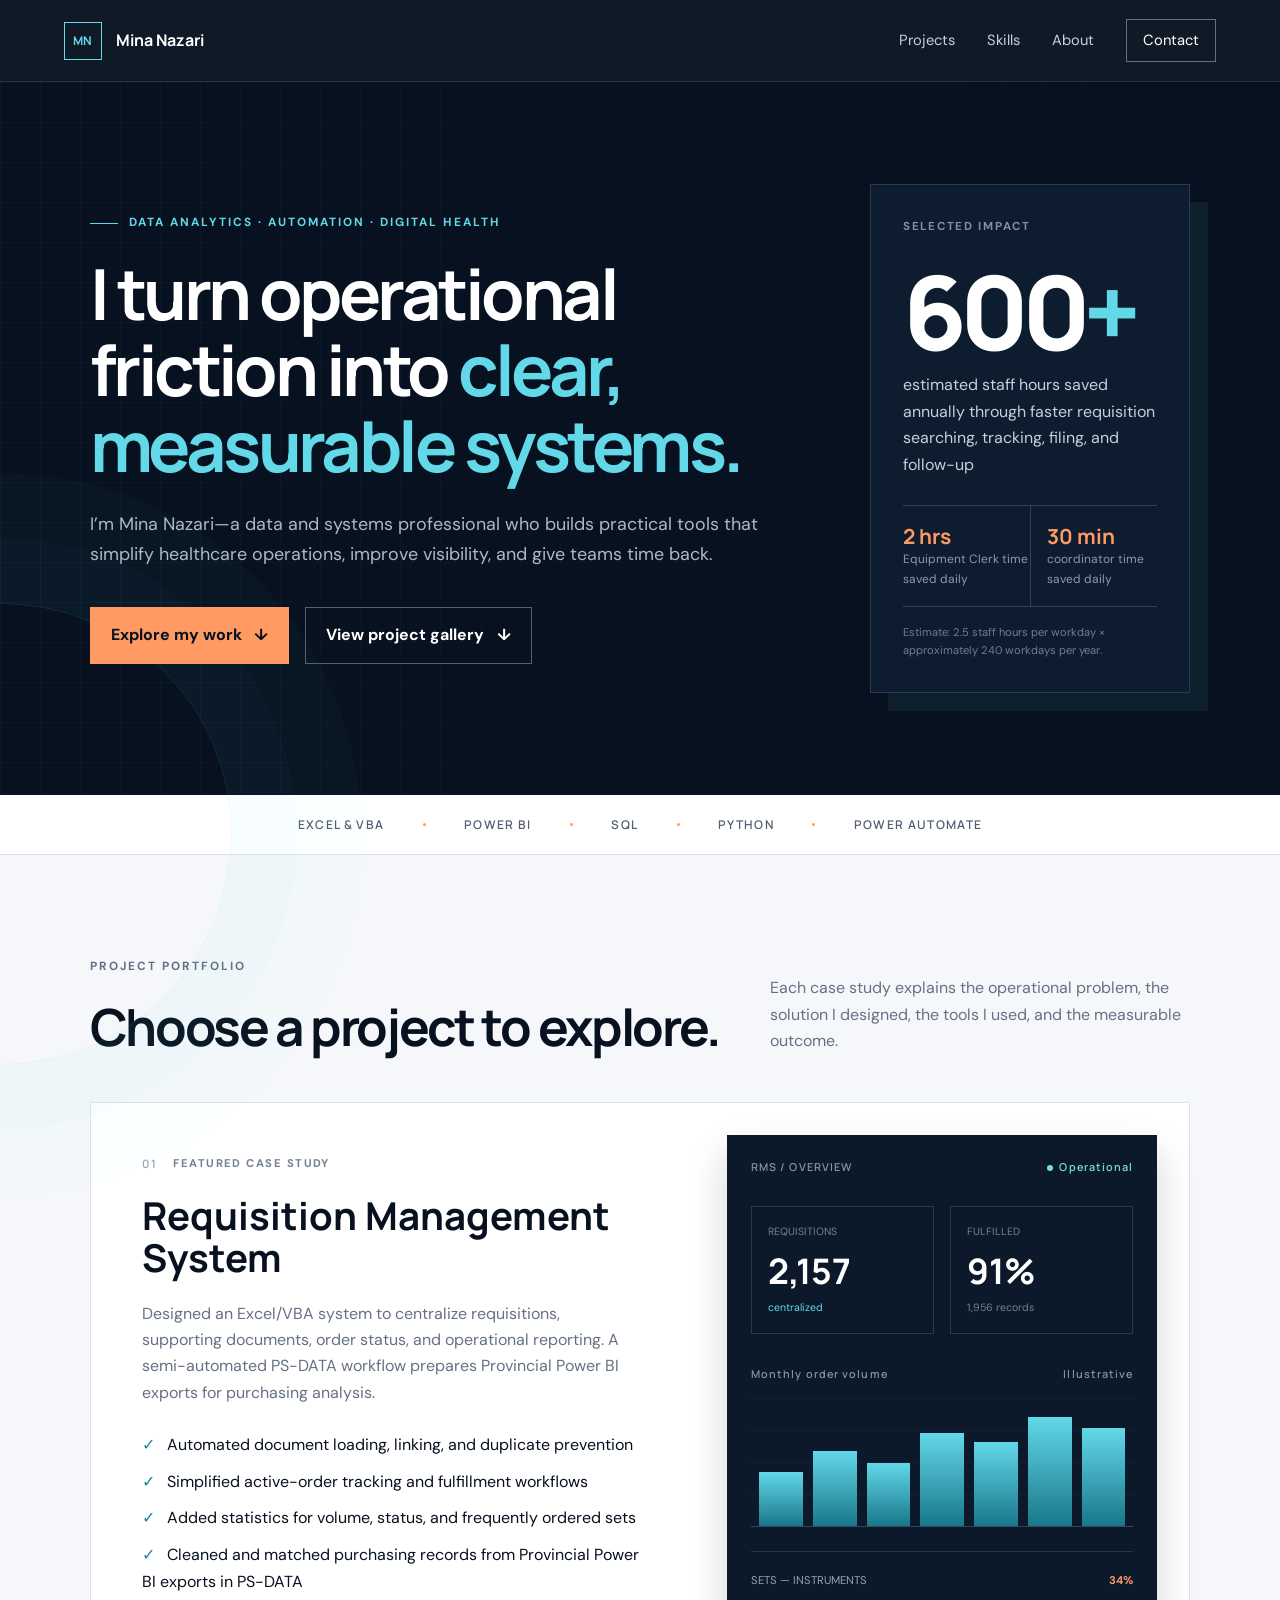
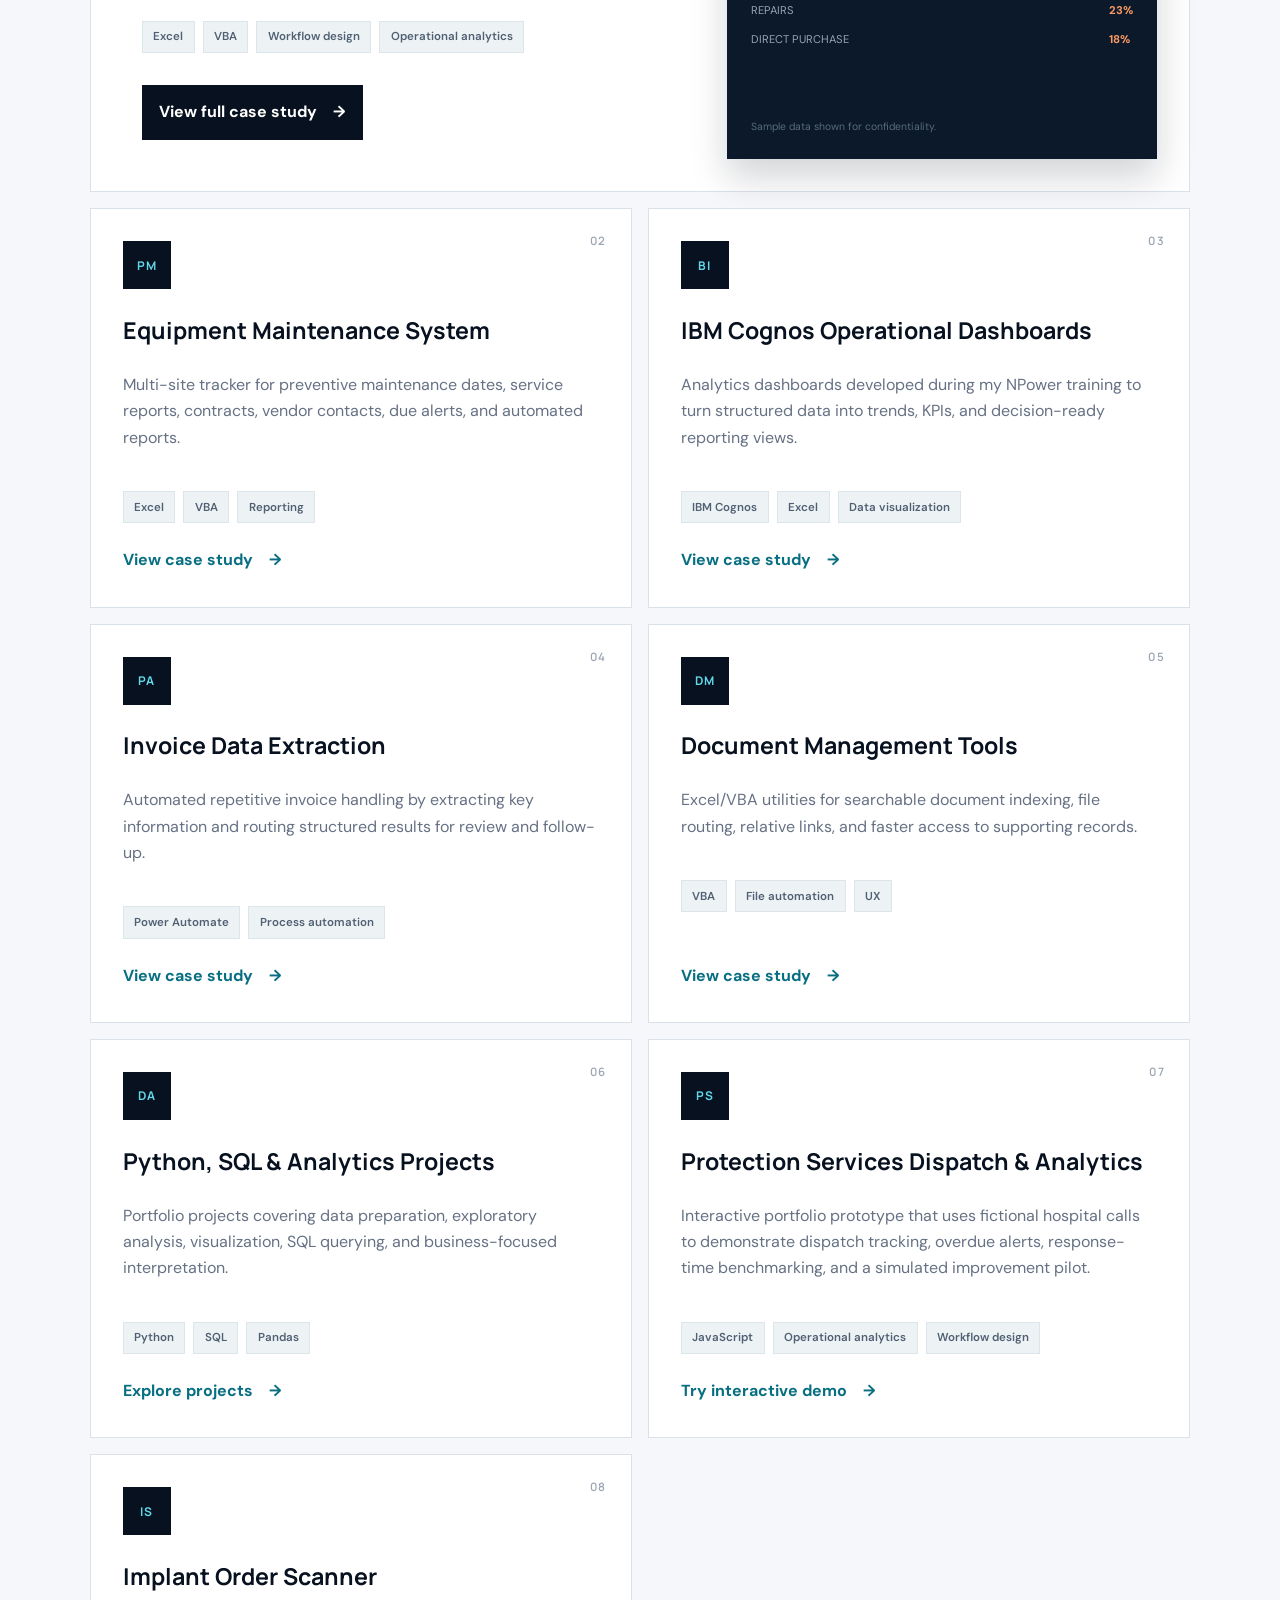
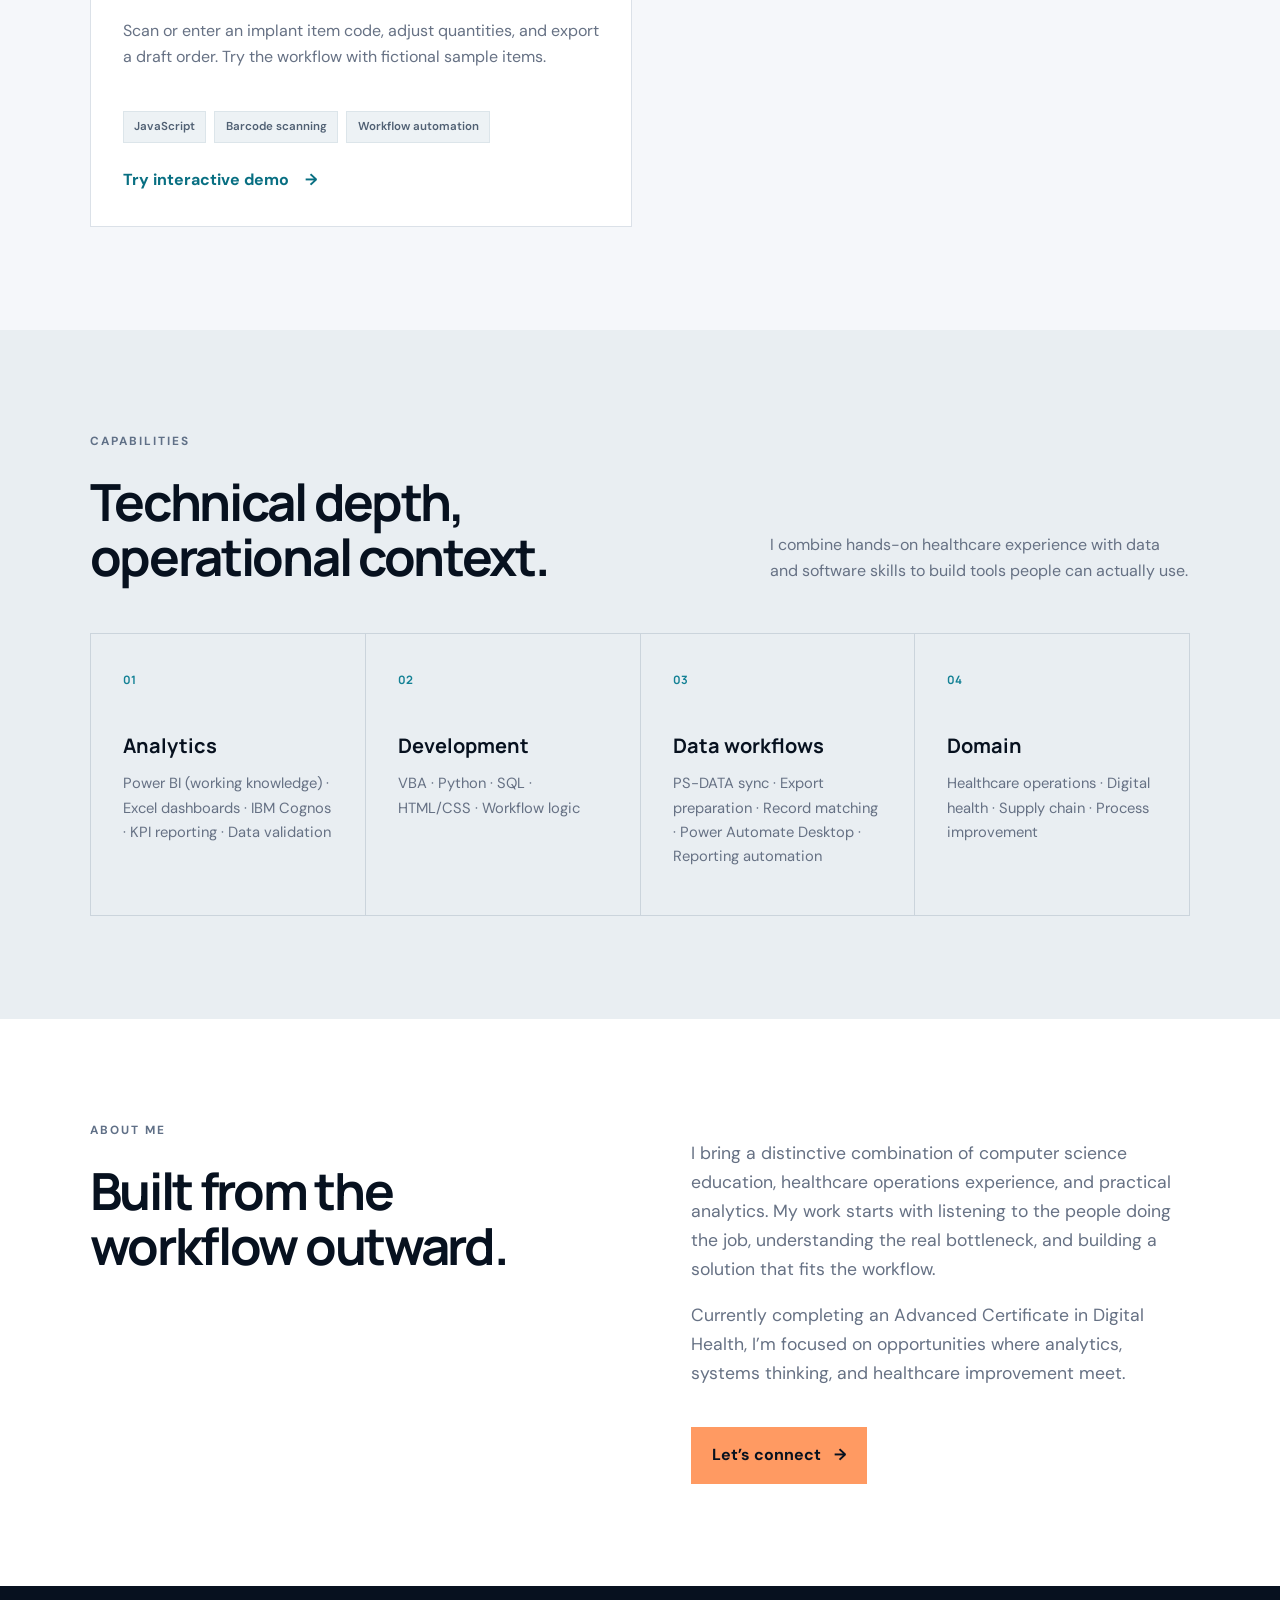
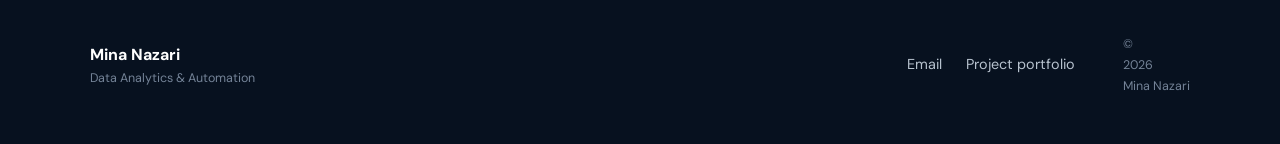
==== commit ca4110de: "Remove RMS V2 demo link" ====
--- a/index.html
+++ b/index.html
@@ -73,7 +73,6 @@
           </ul>
           <div class="tags"><span>Excel</span><span>VBA</span><span>Workflow design</span><span>Operational analytics</span></div>
           <a class="case-study-button" href="projects/requisition-management.html">View full case study <span aria-hidden="true">→</span></a>
-          <a class="case-study-button" href="projects/rms-v2-demo.html">Try interactive demo <span aria-hidden="true">→</span></a>
         </div>
         <div class="dashboard-art" aria-label="Stylized operational dashboard preview">
           <div class="dash-top"><span>RMS / OVERVIEW</span><span class="live-dot">Operational</span></div>
